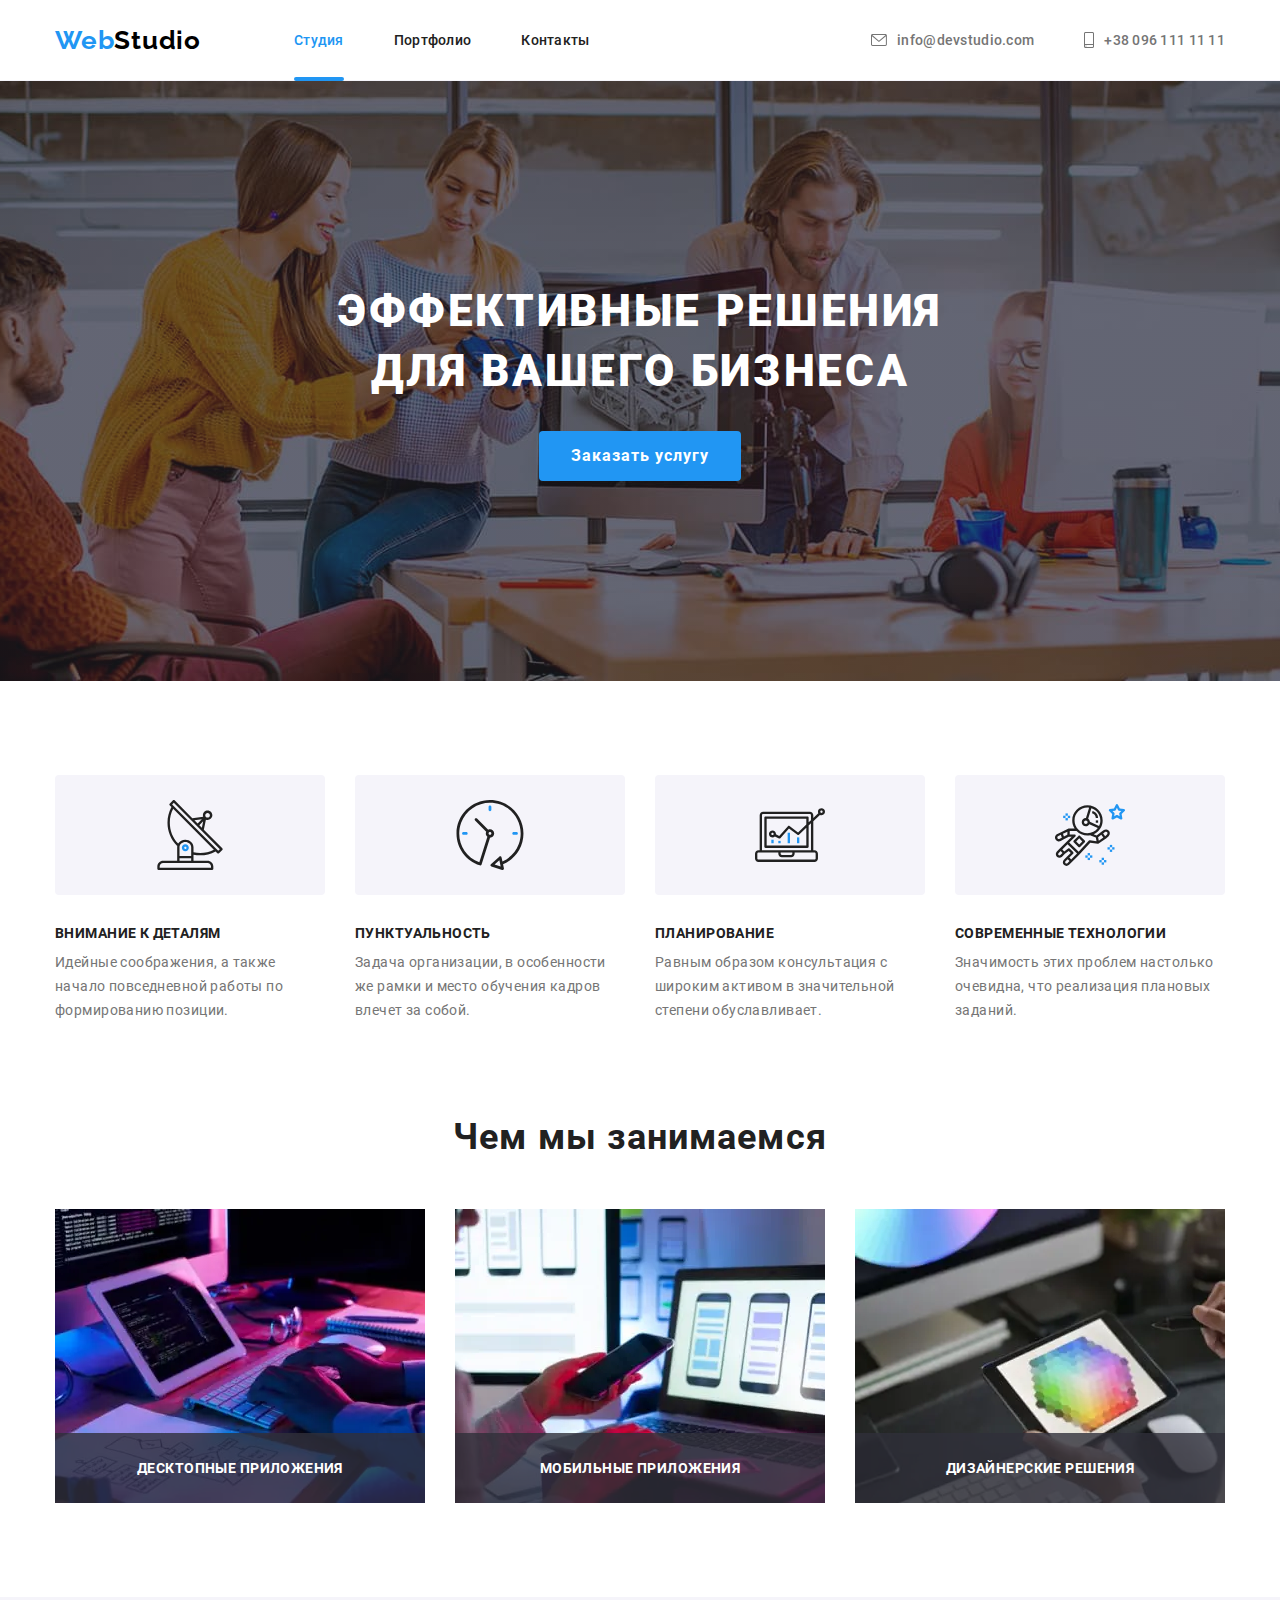
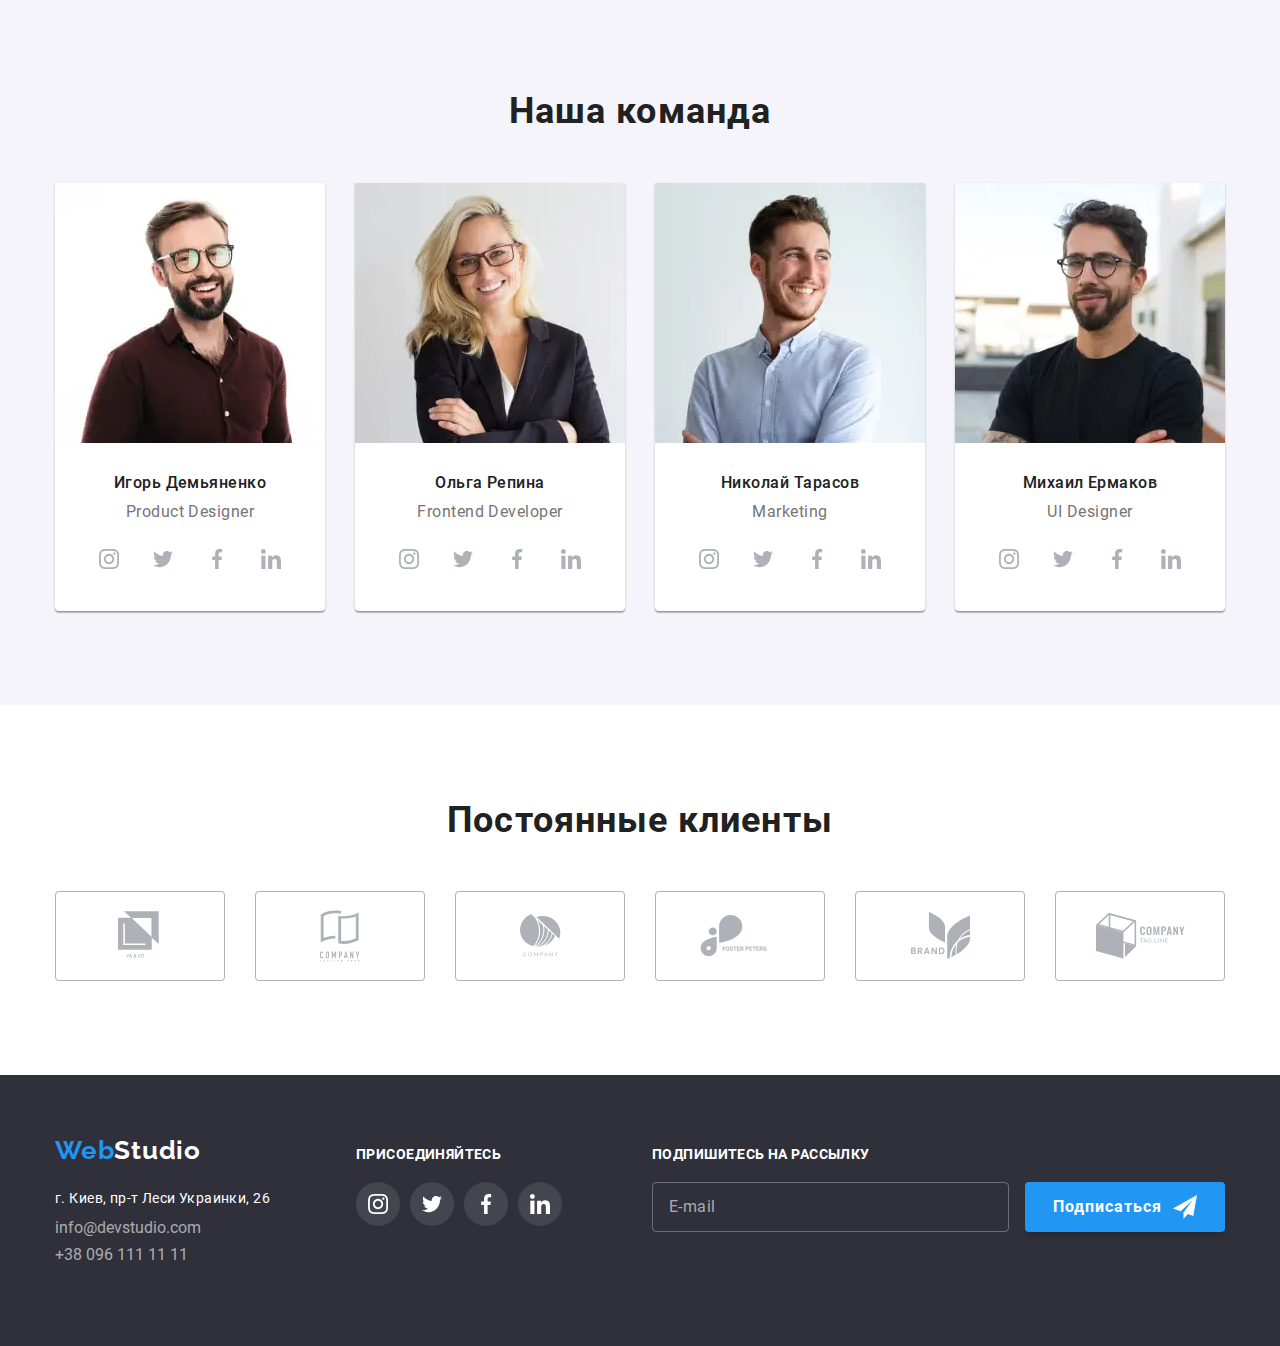
==== index.html @ 6a012e8c "Layout a responsive version of all pages and layout elements" ====
<!DOCTYPE html>
<html lang="ru">

<head>
  <meta charset="UTF-8">
  <meta name="viewport" content="width=device-width, initial-scale=1.0">
  <link rel="preconnect" href="https://fonts.gstatic.com">
  <link href="https://fonts.googleapis.com/css2?family=Raleway:wght@700&display=swap" rel="stylesheet">
  <link rel="stylesheet" href="https://cdnjs.cloudflare.com/ajax/libs/modern-normalize/1.0.0/modern-normalize.min.css">
  <link rel="stylesheet" href="./css/main.min.css">
  <title>Web Studio</title>
</head>

<body>

  <!-- Шапка -->
  <header class="header">
    <div class="container">
      <a href="./index.html" class="logo logo-top">
        <span class="logo-accent">Web</span>Studio</a>
      <button type="button" class="menu-btn" aria-expanded="false" aria-controls="menu-container" data-menu-button>
        <svg width="40" height="40" aria-label="Переключатель мобильного меню">
          <use class="icon-burger" href="./images/sprite.svg#burger"></use>
          <use class="icon-burger-close" href="./images/sprite.svg#burger-close"></use>
        </svg>
      </button>
      <div class="menu-nav" id="menu-container" data-menu>
        <nav class="navigation">
          <ul class="nav-list">
            <li class="nav-list-item">
              <a href="./index.html" class="nav-list-link current">Студия</a>
            </li>
            <li class="nav-list-item">
              <a href="./portfolio.html" class="nav-list-link">Портфолио</a>
            </li>
            <li class="nav-list-item">
              <a href="" class="nav-list-link">Контакты</a>
            </li>
          </ul>
        </nav>
        <div class="contacts">
          <ul class="contacts-list">
            <li class="contacts-list-item">
              <a href="mailto:info@devstudio.com" class="contacts-list-link">
                <svg class="contacts-list-icon" width="16" height="12">
                  <use href="./images/sprite.svg#icon-mail"></use>
                </svg>
                info@devstudio.com</a>
            </li>
            <li class="contacts-list-item">
              <a href="tel:+380961111111" class="contacts-list-link">
                <svg class="contacts-list-icon" width="10" height="16">
                  <use href="./images/sprite.svg#icon-phone"></use>
                </svg>
                +38 096 111 11 11</a>
            </li>
          </ul>
        </div>
      </div>
    </div>
  </header>

  <main>
    <!-- HERO -->
    <section class="hero container">
      <div class="hero-container">
      <h1 class="hero-title">Эффективные решения для вашего бизнеса</h1>
      <button type="button" class="hero-btn" data-modal-open>Заказать услугу</button>
    </div>
    </section>

    <!-- Особенности -->
    <section class="features ">
      <div class="container">
      <h2 class="visually-hidden">Особенности</h2>
      <ul class="features-list">
        <li class="features-list-item">
          <div class="features-icon-wrapper">
            <svg class="features-list-icon" width="70" height="70">
              <use href="./images/sprite.svg#icon-antenna"></use>
            </svg>
          </div>
          <h3 class="features-list-title">Внимание к деталям</h3>
          <p class="features-list-text">Идейные соображения, а также начало повседневной работы по
            формированию позиции.</p>
        </li>
        <li class="features-list-item">
          <div class="features-icon-wrapper">
            <svg class="features-list-icon" width="70" height="70">
              <use href="./images/sprite.svg#icon-clock"></use>
            </svg>
          </div>
          <h3 class="features-list-title">Пунктуальность</h3>
          <p class="features-list-text">Задача организации, в особенности же рамки и место обучения кадров
            влечет за собой.</p>
        </li>
        <li class="features-list-item">
          <div class="features-icon-wrapper">
            <svg class="features-list-icon" width="70" height="70">
              <use href="./images/sprite.svg#icon-diagram"></use>
            </svg>
          </div>
          <h3 class="features-list-title">Планирование</h3>
          <p class="features-list-text">Равным образом консультация с широким активом в значительной степени
            обуславливает.</p>
        </li>
        <li class="features-list-item">
          <div class="features-icon-wrapper">
            <svg class="features-list-icon" width="70" height="70">
              <use href="./images/sprite.svg#icon-astronaut"></use>
            </svg>
          </div>
          <h3 class="features-list-title">Современные технологии</h3>
          <p class="features-list-text">Значимость этих проблем настолько очевидна, что реализация плановых
            заданий.</p>
        </li>
      </ul>
    </div>
    </section>

    <!-- Чем занимаемся-->
    <section class="services ">
      <div class="container">
      <h2 class="services-title">Чем мы занимаемся</h2>
      <ul class="services-list">
        <li class="services-list-item">
          <picture class="services-list-picture">
            <source srcset="./images/services/worker-1.webp 1x, ./images/services/worker-1@2x.webp 2x"
              media="(min-width:1200px)" type="image/webp">
            <source srcset="./images/services/worker-1.jpg 1x, ./images/services/worker-1@2x.jpg 2x"
              media="(min-width:1200px)">
            <img class="services-img" src="./images/services/worker-1.jpg" alt="Человек печатает" width="370"
              height="294">
          </picture>
          <div class="services-item-title">Десктопные приложения</div>
        </li>
        <li class="services-list-item">
          <picture class="services-list-picture">
            <source srcset="./images/services/worker-2.webp 1x, ./images/services/worker-2@2x.webp 2x"
              media="(min-width:1200px)" type="image/webp">
            <source srcset="./images/services/worker-2.jpg 1x, ./images/services/worker-2@2x.jpg 2x"
              media="(min-width:1200px)">
            <img class="services-img" src="./images/services/worker-2.jpg" alt="Человек смотрит на телефон и ноутбук"
              width="370" height="294">
          </picture>
          <div class="services-item-title">Мобильные приложения</div>
        </li>
        <li class="services-list-item">
          <picture class="services-list-picture">
            <source srcset="./images/services/worker-3.webp 1x, ./images/services/worker-3@2x.webp 2x"
              media="(min-width:1200px)" type="image/webp">
            <source srcset="./images/services/worker-3.jpg 1x, ./images/services/worker-3@2x.jpg 2x"
              media="(min-width:1200px)">
            <img class="services-img" src="./images/services/worker-3.jpg" alt="Человек выбирает цвет" width="370"
              height="294">
          </picture>
          <div class="services-item-title">Дизайнерские решения</div>
        </li>
      </ul>
    </div>
    </section>

    <!-- Наша команда -->
    <section class="team ">
      <div class="container">
        <h2 class="team-title">Наша команда</h2>
        <ul class="team-list">
          <li class="team-list-item">
            <picture>
              <source srcset="./images/team/igor-desktop.webp 1x, ./images/team/igor-desktop@2x.webp 2x"
                media="(min-width:1200px)" type="image/webp">
              <source srcset="./images/team/igor-desktop.jpg 1x, ./images/team/igor-desktop@2x.jpg 2x"
                media="(min-width:1200px)">
              <source srcset="./images/team/igor-tablet.webp 1x, ./images/team/igor-tablet@2x.webp 2x"
                media="(min-width:768px)" type="image/webp">
              <source srcset="./images/team/igor-tablet.jpg 1x, ./images/team/igor-tablet@2x.jpg 2x"
                media="(min-width:768px)">
              <source srcset="./images/team/igor-mobile.webp 1x, ./images/team/igor-mobile@2x.webp 2x"
                media="(min-width:320px)" type="image/webp">
              <source srcset="./images/team/igor-mobile.jpg 1x, ./images/team/igor-mobile@2x.jpg 2x"
                media="(min-width:320px)">
              <img class="team-photo" src="./images/team/igor-desktop.jpg" alt="Игорь Демьяненко">
            </picture>
            <h3 class="team-name">Игорь Демьяненко</h3>
            <p class="team-profession">Product Designer</p>
            <ul class="team-social-list">
              <li class="social-list-item">
                <a class="social-list-link" href="https://www.instagram.com" target="_blank" rel="noreferrer noopener">
                  <svg class="social-link-icon" width="20" height="20">
                    <use href="./images/sprite.svg#icon-instagram"></use>
                  </svg>
                </a>
              </li>
              <li class="social-list-item">
                <a class="social-list-link" href="https://www.twitter.com" target="_blank" rel="noreferrer noopener">
                  <svg class="social-link-icon" width="20" height="20">
                    <use href="./images/sprite.svg#icon-twitter"></use>
                  </svg>
                </a>
              </li>
              <li class="social-list-item">
                <a class="social-list-link" href="https://www.facebook.com" target="_blank" rel="noreferrer noopener">
                  <svg class="social-link-icon" width="20" height="20">
                    <use href="./images/sprite.svg#icon-facebook"></use>
                  </svg>
                </a>
              </li>
              <li class="social-list-item">
                <a class="social-list-link" href="https://www.linkedin.com" target="_blank" rel="noreferrer noopener">
                  <svg class="social-link-icon" width="20" height="20">
                    <use href="./images/sprite.svg#icon-linkedin"></use>
                  </svg>
                </a>
              </li>
            </ul>
          </li>
          <li class="team-list-item">
            <picture>
              <source srcset="./images/team/olga-desktop.webp 1x, ./images/team/olga-desktop@2x.webp 2x"
                media="(min-width:1200px)" type="image/webp">
              <source srcset="./images/team/olga-desktop.jpg 1x, ./images/team/olga-desktop@2x.jpg 2x"
                media="(min-width:1200px)">
              <source srcset="./images/team/olga-tablet.webp 1x, ./images/team/olga-tablet@2x.webp 2x"
                media="(min-width:768px)" type="image/webp">
              <source srcset="./images/team/olga-tablet.jpg 1x, ./images/team/olga-tablet@2x.jpg 2x"
                media="(min-width:768px)">
              <source srcset="./images/team/olga-mobile.webp 1x, ./images/team/olga-mobile@2x.webp 2x"
                media="(min-width:320px)" type="image/webp">
              <source srcset="./images/team/olga-mobile.jpg 1x, ./images/team/olga-mobile@2x.jpg 2x"
                media="(min-width:320px)">
              <img class="team-photo" src="./images/team/olga-desktop.jpg" alt="Ольга Репина">
            </picture>
            <h3 class="team-name">Ольга Репина</h3>
            <p class="team-profession">Frontend Developer</p>
            <ul class="team-social-list">
              <li class="social-list-item">
                <a class="social-list-link" href="https://www.instagram.com" target="_blank" rel="noreferrer noopener">
                  <svg class="social-link-icon" width="20" height="20">
                    <use href="./images/sprite.svg#icon-instagram"></use>
                  </svg>
                </a>
              </li>
              <li class="social-list-item">
                <a class="social-list-link" href="https://www.twitter.com" target="_blank" rel="noreferrer noopener">
                  <svg class="social-link-icon" width="20" height="20">
                    <use href="./images/sprite.svg#icon-twitter"></use>
                  </svg>
                </a>
              </li>
              <li class="social-list-item">
                <a class="social-list-link" href="https://www.facebook.com" target="_blank" rel="noreferrer noopener">
                  <svg class="social-link-icon" width="20" height="20">
                    <use href="./images/sprite.svg#icon-facebook"></use>
                  </svg>
                </a>
              </li>
              <li class="social-list-item">
                <a class="social-list-link" href="https://www.linkedin.com" target="_blank" rel="noreferrer noopener">
                  <svg class="social-link-icon" width="20" height="20">
                    <use href="./images/sprite.svg#icon-linkedin"></use>
                  </svg>
                </a>
              </li>
            </ul>
          </li>
          <li class="team-list-item">
            <picture>
              <source srcset="./images/team/nikolay-desktop.webp 1x, ./images/team/nikolay-desktop@2x.webp 2x"
                media="(min-width:1200px)" type="image/webp">
              <source srcset="./images/team/nikolay-desktop.jpg 1x, ./images/team/nikolay-desktop@2x.jpg 2x"
                media="(min-width:1200px)">
              <source srcset="./images/team/nikolay-tablet.webp 1x, ./images/team/nikolay-tablet@2x.webp 2x"
                media="(min-width:768px)" type="image/webp">
              <source srcset="./images/team/nikolay-tablet.jpg 1x, ./images/team/nikolay-tablet@2x.jpg 2x"
                media="(min-width:768px)">
              <source srcset="./images/team/nikolay-mobile.webp 1x, ./images/team/nikolay-mobile@2x.webp 2x"
                media="(min-width:320px)" type="image/webp">
              <source srcset="./images/team/nikolay-mobile.jpg 1x, ./images/team/nikolay-mobile@2x.jpg 2x"
                media="(min-width:320px)">
              <img class="team-photo" src="./images/team/nikolay-desktop.jpg" alt="Николай Тарасов">
            </picture>
            <h3 class="team-name">Николай Тарасов</h3>
            <p class="team-profession">Marketing</p>
            <ul class="team-social-list">
              <li class="social-list-item">
                <a class="social-list-link" href="https://www.instagram.com" target="_blank" rel="noreferrer noopener">
                  <svg class="social-link-icon" width="20" height="20">
                    <use href="./images/sprite.svg#icon-instagram"></use>
                  </svg>
                </a>
              </li>
              <li class="social-list-item">
                <a class="social-list-link" href="https://www.twitter.com" target="_blank" rel="noreferrer noopener">
                  <svg class="social-link-icon" width="20" height="20">
                    <use href="./images/sprite.svg#icon-twitter"></use>
                  </svg>
                </a>
              </li>
              <li class="social-list-item">
                <a class="social-list-link" href="https://www.facebook.com" target="_blank" rel="noreferrer noopener">
                  <svg class="social-link-icon" width="20" height="20">
                    <use href="./images/sprite.svg#icon-facebook"></use>
                  </svg>
                </a>
              </li>
              <li class="social-list-item">
                <a class="social-list-link" href="https://www.linkedin.com" target="_blank" rel="noreferrer noopener">
                  <svg class="social-link-icon" width="20" height="20">
                    <use href="./images/sprite.svg#icon-linkedin"></use>
                  </svg>
                </a>
              </li>
            </ul>
          </li>
          <li class="team-list-item">
            <picture>
              <source srcset="./images/team/michael-desktop.webp 1x, ./images/team/michael-desktop@2x.webp 2x"
                media="(min-width:1200px)" type="image/webp">
              <source srcset="./images/team/michael-desktop.jpg 1x, ./images/team/michael-desktop@2x.jpg 2x"
                media="(min-width:1200px)">
              <source srcset="./images/team/michael-tablet.webp 1x, ./images/team/michael-tablet@2x.webp 2x"
                media="(min-width:768px)" type="image/webp">
              <source srcset="./images/team/michael-tablet.jpg 1x, ./images/team/michael-tablet@2x.jpg 2x"
                media="(min-width:768px)">
              <source srcset="./images/team/michael-mobile.webp 1x, ./images/team/michael-mobile@2x.webp 2x"
                media="(min-width:320px)" type="image/webp">
              <source srcset="./images/team/michael-mobile.jpg 1x, ./images/team/michael-mobile@2x.jpg 2x"
                media="(min-width:320px)">
              <img class="team-photo" src="./images/team/michael-desktop.jpg" alt="Михаил Ермаков">
            </picture>
            <h3 class="team-name">Михаил Ермаков</h3>
            <p class="team-profession">UI Designer</p>
            <ul class="team-social-list">
              <li class="social-list-item">
                <a class="social-list-link" href="https://www.instagram.com" target="_blank" rel="noreferrer noopener">
                  <svg class="social-link-icon" width="20" height="20">
                    <use href="./images/sprite.svg#icon-instagram"></use>
                  </svg>
                </a>
              </li>
              <li class="social-list-item">
                <a class="social-list-link" href="https://www.twitter.com" target="_blank" rel="noreferrer noopener">
                  <svg class="social-link-icon" width="20" height="20">
                    <use href="./images/sprite.svg#icon-twitter"></use>
                  </svg>
                </a>
              </li>
              <li class="social-list-item">
                <a class="social-list-link" href="https://www.facebook.com" target="_blank" rel="noreferrer noopener">
                  <svg class="social-link-icon" width="20" height="20">
                    <use href="./images/sprite.svg#icon-facebook"></use>
                  </svg>
                </a>
              </li>
              <li class="social-list-item">
                <a class="social-list-link" href="https://www.linkedin.com" target="_blank" rel="noreferrer noopener">
                  <svg class="social-link-icon" width="20" height="20">
                    <use href="./images/sprite.svg#icon-linkedin"></use>
                  </svg>
                </a>
              </li>
            </ul>
          </li>
        </ul>
      </div>
    </section>

    <!-- Клиенты -->
    <section class="clients ">
      <div class="container">
      <h2 class="clients-title">Постоянные клиенты</h2>
      <ul class="clients-list">
        <li class="clients-list-item">
          <a class="clients-list-link" href="">
            <svg class="clients-list-icon" width="45" height="50">
              <use href="./images/sprite.svg#icon-logo-1"></use>
            </svg>
          </a>
        </li>
        <li class="clients-list-item">
          <a class="clients-list-link" href="">
            <svg class="clients-list-icon" width="40" height="52">
              <use href="./images/sprite.svg#icon-logo-2"></use>
            </svg>
          </a>
        </li>
        <li class="clients-list-item">
          <a class="clients-list-link" href="">
            <svg class="clients-list-icon" width="41" height="43">
              <use href="./images/sprite.svg#icon-logo-3"></use>
            </svg>
          </a>
        </li>
        <li class="clients-list-item">
          <a class="clients-list-link" href="">
            <svg class="clients-list-icon" width="80" height="42">
              <use href="./images/sprite.svg#icon-logo-4"></use>
            </svg>
          </a>
        </li>
        <li class="clients-list-item">
          <a class="clients-list-link" href="">
            <svg class="clients-list-icon" width="59" height="47">
              <use href="./images/sprite.svg#icon-logo-5"></use>
            </svg>
          </a>
        </li>
        <li class="clients-list-item">
          <a class="clients-list-link" href="">
            <svg class="clients-list-icon" width="89" height="46">
              <use href="./images/sprite.svg#icon-logo-6"></use>
            </svg>
          </a>
        </li>
      </ul>
    </div>
    </section>
  </main>

  <!-- Подвал -->
  <footer class="footer">
    <div class="container">
      <div class="footer-left-wrapper">
        <a href="./index.html" class="logo logo-down"><span class="logo-accent">Web</span>Studio</a>
        <address class="address">
          <p class="address-street">г. Киев, пр-т Леси Украинки, 26</p>
          <ul class="footer-contacts-list">
            <li class="footer-contacts-list-item">
              <a class="footer-link" href="mailto:info@devstudio.com">info@devstudio.com</a>
            </li>
            <li class="footer-contacts-list-item">
              <a class="footer-link" href="tel:+380961111111">+38 096 111 11 11</a>
            </li>
          </ul>
        </address>
      </div>
      <div class="footer-center-wrapper">
        <p class="footer-title">присоединяйтесь</p>
        <ul class="footer-social-list">
          <li class="footer-social-list-item">
            <a class="footer-social-list-link" href="https://www.instagram.com" target="_blank"
              rel="noreferrer noopener">
              <svg class="footer-social-link-icon" width="20" height="20">
                <use href="./images/sprite.svg#icon-instagram"></use>
              </svg>
            </a>
          </li>
          <li class="footer-social-list-item">
            <a class="footer-social-list-link" href="https://www.twitter.com" target="_blank" rel="noreferrer noopener">
              <svg class="footer-social-link-icon" width="20" height="20">
                <use href="./images/sprite.svg#icon-twitter"></use>
              </svg>
            </a>
          </li>
          <li class="footer-social-list-item">
            <a class="footer-social-list-link" href="https://www.facebook.com" target="_blank"
              rel="noreferrer noopener">
              <svg class="footer-social-link-icon" width="20" height="20">
                <use href="./images/sprite.svg#icon-facebook"></use>
              </svg>
            </a>
          </li>
          <li class="footer-social-list-item">
            <a class="footer-social-list-link" href="https://www.linkedin.com" target="_blank"
              rel="noreferrer noopener">
              <svg class="footer-social-link-icon" width="20" height="20">
                <use href="./images/sprite.svg#icon-linkedin"></use>
              </svg>
            </a>
          </li>
        </ul>
      </div>
      <div class="footer-right-wrapper">
        <p class="footer-title">Подпишитесь на рассылку</p>
        <input class="footer-input" type="email" name="user-email" placeholder="E-mail">
        <button class="footer-btn" type="button">Подписаться
          <svg class="footer-icon" width="24" height="24">
            <use href="./images/sprite.svg#icon-send"></use>
          </svg>
        </button>
      </div>
    </div>
  </footer>

  <!-- Модальное окно -->

  <div class="backdrop is-hidden" data-modal>
    <div class="modal">
      <button class="modal-btn-close" type="button" data-modal-close>
        <svg width="11" height="11">
          <use href="./images/sprite.svg#close-btn"></use>
        </svg>
      </button>
      <b class="modal-title">Оставьте свои данные, мы вам перезвоним</b>
      <form class="modal-form" action="#">
        <label class="modal-form-item"> Имя
          <span class="modal-input-wrapper">
            <input class="modal-form-input" type="text" name="user-name">
            <svg class="modal-icon" width="18" height="18">
              <use href="./images/sprite.svg#modal-name"></use>
            </svg>
          </span>
        </label>
        <label class="modal-form-item"> Телефон
          <span class="modal-input-wrapper">
            <input class="modal-form-input" type="tel" name="user-tel">
            <svg class="modal-icon" width="18" height="18">
              <use href="./images/sprite.svg#modal-phone"></use>
            </svg>
          </span>
        </label>
        <label class="modal-form-item"> Почта
          <span class="modal-input-wrapper">
            <input class="modal-form-input" type="email" name="user-email">
            <svg class="modal-icon" width="18" height="18">
              <use href="./images/sprite.svg#modal-email"></use>
            </svg>
          </span>
        </label>
        <label class="modal-form-item"> Комментарий
          <textarea class="modal-form-comment" name="user-message" placeholder="Введите текст"></textarea>
        </label>
        <input class="checkbox-input visually-hidden" id="user-policy" type="checkbox" name="checkbox-input">
        <label class="modal-policy-text" for="user-policy">
          Соглашаюсь с рассылкой и принимаю
          <a class="modal-policy-link" href="#">Условия договора</a>
        </label>
        <button class="modal-btn-submit" type="submit">Отправить</button>
      </form>
    </div>
  </div>

  <script src="./js/modal.js"></script>
  <script src="./js/burger.js"></script>

</body>

</html>
---- css/main.min.css ----
.visually-hidden{position:absolute;width:1px;height:1px;margin:-1px;border:0;padding:0;white-space:nowrap;clip-path:inset(100%);clip:rect(0 0 0 0);overflow:hidden}:root{--main-font: Roboto, sans-serif;--logo-font: Raleway, sans-serif;--main-color: #212121;--secondary-color: #ffffff;--accent-color: #2196f3;--text-color: #757575;--icon-color: #afb1b8;--cubic: cubic-bezier(0.4, 0, 0.2, 1)}@font-face{font-family:'Roboto';src:url("../fonts/Roboto-Bold.woff2") format("woff2"),url("../fonts/Roboto-Bold.woff") format("woff");font-weight:700;font-style:normal}@font-face{font-family:'Roboto';src:url("../fonts/Roboto-Regular.woff2") format("woff2"),url("../fonts/Roboto-Regular.woff") format("woff");font-weight:400;font-style:normal}@font-face{font-family:'Roboto';src:url("../fonts/Roboto-Black.woff2") format("woff2"),url("../fonts/Roboto-Black.woff") format("woff");font-weight:900;font-style:normal}@font-face{font-family:'Roboto';src:url("../fonts/Roboto-Medium.woff2") format("woff2"),url("../fonts/Roboto-Medium.woff") format("woff");font-weight:500;font-style:normal}body{font-family:var(--main-font)}h1,h2,h3,h4,h5,h6{margin:0}ul,ol{margin:0;padding:0}p{margin:0}img{display:block;max-width:100%;height:auto}ul{list-style:none}a{text-decoration:none}.container{width:100%;padding:0 15px;margin:0 auto}@media screen and (min-width: 480px){.container{max-width:480px}}@media screen and (min-width: 768px){.container{max-width:768px}}@media screen and (min-width: 1200px){.container{max-width:1200px}}.nav-list-link,.contacts-list-link,.footer-link{font-style:normal;transition:color 250ms var(--cubic)}.nav-list-link:hover,.nav-list-link:focus,.contacts-list-link:hover,.contacts-list-link:focus,.footer-link:hover,.footer-link:focus{color:var(--accent-color)}.logo{font-family:var(--logo-font);font-weight:700;font-size:24px;line-height:1.167;letter-spacing:.03em}@media screen and (min-width: 1200px){.logo{font-weight:700;font-size:26px;line-height:1.192;letter-spacing:.03em}}.backdrop{position:fixed;top:0;left:0;width:100%;height:100%;background-color:rgba(0,0,0,0.2);padding:93px 15px;transition:all 250ms cubic-bezier(0.4, 0, 0.2, 1);overflow-y:scroll}.is-hidden{opacity:0;visibility:hidden;pointer-events:none}.modal{position:relative;padding:40px;min-height:581px;background-color:#ffffff;box-shadow:0px 1px 3px rgba(0,0,0,0.12),0px 1px 1px rgba(0,0,0,0.14),0px 2px 1px rgba(0,0,0,0.2);border-radius:4px;transition-property:opacity;transition-duration:250ms;transition-timing-function:cubic-bezier(0.4, 0, 0.2, 1)}.backdrop.is-hidden .modal{transform:translate(-50%, -50%) scale(0)}.modal-btn-close{position:absolute;top:8px;right:8px;width:30px;height:30px;background-color:#ffffff;border:1px solid rgba(0,0,0,0.1);border-radius:50%;cursor:pointer;transition:fill 250ms cubic-bezier(0.4, 0, 0.2, 1)}.modal-btn-close:hover,.modal-btn-close:focus{fill:var(--accent-color)}.modal-form{display:flex;flex-direction:column}.modal-title{display:block;margin-bottom:12px;font-weight:700;font-size:20px;line-height:1.15;letter-spacing:.03em;text-align:center;color:var(--main-color)}.modal-form-input{width:100%;height:40px;margin-top:4px;padding-left:42px;border:1px solid rgba(33,33,33,0.2);border-radius:4px;transition:border-color 250ms cubic-bezier(0.4, 0, 0.2, 1)}.modal-form-input:focus,.modal-form-comment:focus{outline:none;border:1px solid var(--accent-color)}.modal-form-input:focus+.modal-icon,.modal-icon:hover{fill:var(--accent-color)}.modal-form-item{margin-bottom:10px;font-weight:400;font-size:12px;line-height:1.167;letter-spacing:.01em;color:var(--text-color)}.modal-input-wrapper{position:relative}.modal-icon{position:absolute;top:50%;left:12px;transform:translateY(-50%);fill:#000000;transition:fill 250ms cubic-bezier(0.4, 0, 0.2, 1)}.modal-form-comment{margin-top:4px;padding:12px 16px;resize:none;width:100%;height:120px;border:1px solid rgba(33,33,33,0.2);border-radius:4px;transition:border-color 250ms cubic-bezier(0.4, 0, 0.2, 1)}.modal-form-comment::placeholder{font-weight:400;font-size:14px;line-height:1.143;letter-spacing:.01em;color:rgba(117,117,117,0.5)}.modal-policy-text{display:flex;align-items:center;justify-content:center;padding-top:10px;margin-bottom:30px;font-size:10px;font-weight:400;font-size:12px;line-height:1.167;letter-spacing:.03em;color:var(--text-color)}.modal-policy-text::before{content:'';margin-right:8px;width:16px;height:15px;border:2px solid var(--main-color);border-radius:2px;transition:all 250ms cubic-bezier(0.4, 0, 0.2, 1)}.checkbox-input:checked+.modal-policy-text::before{border-color:transparent;background-image:url(../images/icon-check.svg);background-repeat:no-repeat;background-size:contain;background-origin:border-box}.modal-policy-link{display:inline-block;margin-left:5px;text-decoration:underline;text-decoration-skip-ink:none;color:var(--accent-color)}.modal-btn-submit{display:block;margin:0 auto;padding:10px 55px;border:none;font-weight:700;font-size:16px;line-height:1.875;letter-spacing:.06em;text-align:center;color:var(--secondary-color);background-color:#188ce8;box-shadow:0px 4px 4px rgba(0,0,0,0.15);border-radius:4px;cursor:pointer}@media screen and (min-width: 480px){.modal{padding:40px;width:450px}}@media screen and (min-width: 768px){.backdrop{padding:208px 159px}}@media screen and (min-width: 1200px){.modal{position:absolute;top:50%;left:50%;transform:translate(-50%, -50%) scale(1);padding:40px;width:528px;min-height:581px}.modal-policy-text{font-weight:400;font-size:14px;line-height:1.714;letter-spacing:.03em}}.logo-top{color:#000000}.logo-accent{color:var(--accent-color)}@media screen and (max-width: 767px){.menu-btn{display:inline-flex;margin:0;padding:0;border:none;outline:none;background-color:transparent}.menu-btn .icon-burger-close{display:none}.menu-btn.is-open .icon-burger-close{display:block}.menu-btn.is-open .icon-burger{display:none}.icon-burger:focus,.icon-burger:hover,.icon-burger-close:focus,.icon-burger-close:hover{fill:var(--accent-color)}.menu-nav{display:none;position:absolute;top:60px;left:0;width:100%;z-index:99;padding-top:60px;padding-bottom:60px;background-color:var(--secondary-color);text-align:center}.menu-nav.is-open{display:block}.header .container{position:relative;display:flex;justify-content:space-between;align-items:center;padding-top:10px;padding-bottom:10px}.nav-list-link{position:relative;display:inline-block;color:var(--main-color);font-weight:500;font-size:18px;line-height:1.167;letter-spacing:.02em}.nav-list-item:not(:last-child){margin-bottom:40px}.nav-list-item:last-child{margin-bottom:60px}.contacts-list-link{color:var(--text-color);font-weight:500;font-size:18px;line-height:1.167;letter-spacing:.02em}.contacts-list-item:not(:last-child){margin-bottom:16px}.current{color:var(--accent-color)}.current::before{content:'';position:absolute;width:100%;height:4px;left:0;bottom:-8px;background:#2196f3;border-radius:2px}.contacts-list-icon{margin-right:10px;fill:var(--text-color);transition:fill 250ms var(--cubic)}.contacts-list-link:hover .contacts-list-icon,.contacts-list-link:focus .contacts-list-icon{fill:var(--accent-color)}}@media screen and (min-width: 768px){.menu-btn{display:none}.menu-nav{display:flex;width:100%}.header .container{display:flex;align-items:center}.nav-list{display:flex}.nav-list-item{position:relative;font-weight:500;font-size:14px;line-height:1.143;letter-spacing:.02em}.nav-list-link{display:block;padding-top:32px;padding-bottom:32px;color:var(--main-color)}.contacts{margin-left:auto}.contacts-list{padding-top:21px;padding-bottom:21px}.contacts-list-item{font-weight:500;font-size:12px;line-height:1.167;letter-spacing:.02em}.contacts-list-item:not(:last-child){margin-bottom:10px}.contacts-list-link{display:flex;align-items:center;color:var(--text-color)}.nav-list-item:not(:last-child){margin-right:50px}.logo-top{margin-right:88px}.current{color:var(--accent-color)}.current::before{content:'';position:absolute;width:100%;height:4px;left:0;bottom:-1px;background:#2196f3;border-radius:2px}.contacts-list-icon{margin-right:8px;fill:var(--text-color);transition:fill 250ms var(--cubic)}.contacts-list-link:hover .contacts-list-icon,.contacts-list-link:focus .contacts-list-icon{fill:var(--accent-color)}}@media screen and (min-width: 1200px){.contacts-list{display:flex;padding-top:32px;padding-bottom:32px}.contacts-list-link{font-weight:500;font-size:14px;line-height:1.143;letter-spacing:.02em}.contacts-list-item:not(:last-child){margin-bottom:0}.contacts-list-item:not(:last-child){margin-right:50px}.logo-top{margin-right:93px}.contacts-list-icon{margin-right:10px}}.footer{padding-top:60px;padding-bottom:60px;background-color:#2f303a;text-align:center}.logo-down{display:block;margin-bottom:20px;color:var(--secondary-color)}.address-street{margin-bottom:9px;font-style:normal;font-weight:400;font-size:14px;line-height:1.715;letter-spacing:.03em;color:var(--secondary-color)}.footer-left-wrapper{margin-bottom:60px}.footer-contacts-list-item:not(:last-child){margin-bottom:9px}.footer-link{color:rgba(255,255,255,0.6)}.footer-title{margin-bottom:20px;font-weight:700;font-size:14px;line-height:1.143;letter-spacing:.03em;text-transform:uppercase;color:var(--secondary-color)}.footer-social-list{display:flex;justify-content:center}.footer-social-list-link{display:block;padding:12px;width:44px;height:44px;border-radius:50%;background-color:rgba(255,255,255,0.1);transition:background-color 250ms var(--cubic)}.footer-social-list-link:hover,.footer-social-list-link:focus{background-color:var(--accent-color)}.footer-social-list-item:not(:last-child){margin-right:10px}.footer-social-link-icon{fill:var(--secondary-color)}.footer-center-wrapper{margin-bottom:60px}.footer-input{width:100%;height:50px;padding-left:16px;padding-right:0px;background-color:transparent;border:1px solid rgba(255,255,255,0.3);border-radius:4px;margin-bottom:20px}.footer-input::placeholder{font-size:16px;line-height:1.25;letter-spacing:0.03em;color:rgba(255,255,255,0.6)}.footer-input:focus{outline:1px solid var(--accent-color)}.footer-btn{position:relative;width:200px;height:50px;padding:10px 28px;border:none;font-weight:700;font-size:16px;line-height:1.875;letter-spacing:0.06em;text-align:left;color:var(--secondary-color);background-color:var(--accent-color);box-shadow:0px 4px 4px rgba(0,0,0,0.15);border-radius:4px;cursor:pointer}.footer-icon{position:absolute;top:13px;right:28px}@media screen and (min-width: 768px){.footer>.container{display:flex;flex-wrap:wrap;align-items:baseline;padding-left:76px;padding-right:89px}.footer-left-wrapper{margin-right:165px}.footer-input{width:450px}}@media screen and (min-width: 1200px){.footer{text-align:left}.footer>.container{padding-left:15px;padding-right:15px}.footer-contacts-list-item:not(:last-child){margin-bottom:9px}.footer-left-wrapper{min-width:231px;margin-right:70px;margin-bottom:0}.footer-center-wrapper{margin-right:90px}.footer-input{width:357px;margin-right:12px;margin-bottom:0}}.hero{background-color:#c4c4c4;border-top:1px solid #f5f4fa;margin:0 auto;text-align:center}.hero-container{max-width:696px;margin-left:auto;margin-right:auto}.hero-title{margin-bottom:30px;font-weight:900;font-size:26px;line-height:1.615;letter-spacing:.06em;text-align:center;text-transform:uppercase;color:var(--secondary-color)}.hero-btn{position:relative;display:inline-block;padding:10px 32px;text-align:center;background-color:var(--accent-color);min-width:200px;border-radius:4px;border:none;font-weight:700;font-size:16px;line-height:1.875;letter-spacing:.06em;color:var(--secondary-color);cursor:pointer}@media screen and (max-width: 767px){.hero{background-image:linear-gradient(rgba(47,48,58,0.4), rgba(47,48,58,0.4)),url(../images/hero/hero-mobile.jpg);background-repeat:no-repeat;background-position:center top;background-size:cover;padding-top:118px;padding-bottom:118px}.hero-container{max-width:360px;margin-left:auto;margin-right:auto}}@media screen and (min-device-pixel-ratio: 2) and (max-width: 767px), screen and (min-resolution: 192dpi) and (max-width: 767px), screen and (min-resolution: 2dppx) and (max-width: 767px){.hero{background-image:linear-gradient(rgba(47,48,58,0.4), rgba(47,48,58,0.4)),url(../images/hero/hero-mobile@2x.jpg)}}@media screen and (min-width: 768px){.hero{background-image:linear-gradient(rgba(47,48,58,0.4), rgba(47,48,58,0.4)),url(../images/hero/hero-tablet.jpg);background-repeat:no-repeat;background-position:center top;background-size:768px 400px;padding-top:118px;padding-bottom:118px}.hero-container{max-width:360px;margin-left:auto;margin-right:auto}}@media screen and (min-device-pixel-ratio: 2) and (min-width: 768px), screen and (min-resolution: 192dpi) and (min-width: 768px), screen and (min-resolution: 2dppx) and (min-width: 768px){.hero{background-image:linear-gradient(rgba(47,48,58,0.4), rgba(47,48,58,0.4)),url(../images/hero/hero-tablet@2x.jpg)}}@media screen and (min-width: 1200px){.hero{background-image:linear-gradient(rgba(47,48,58,0.4), rgba(47,48,58,0.4)),url(../images/hero/hero-desktop.jpg);background-repeat:no-repeat;background-position:center top;background-size:cover;max-width:1600px;padding-top:200px;padding-bottom:200px}.hero-title{font-weight:900;font-size:44px;line-height:1.364;letter-spacing:.06em}.hero-container{max-width:696px;margin-left:auto;margin-right:auto}}@media screen and (min-device-pixel-ratio: 2) and (min-width: 1200px), screen and (min-resolution: 192dpi) and (min-width: 1200px), screen and (min-resolution: 2dppx) and (min-width: 1200px){.hero{background-image:linear-gradient(rgba(47,48,58,0.4), rgba(47,48,58,0.4)),url(../images/hero/hero-desktop@2x.jpg)}}.features{padding-top:60px;padding-bottom:60px}.features-list-item{max-width:450px}.features-list-item:not(:last-child){margin-bottom:30px}.features-icon-wrapper{display:flex;justify-content:center;align-items:center;margin-bottom:30px;height:120px;background-color:#f5f4fa;border-radius:4px}.features-list-title{margin-bottom:10px;font-weight:700;font-size:14px;line-height:1.143;letter-spacing:.03em;text-transform:uppercase;text-align:center;color:var(--main-color)}.features-list-text{font-weight:400;font-size:14px;line-height:1.714;letter-spacing:.03em;color:var(--text-color)}@media screen and (min-width: 768px){.features-list{display:flex;flex-wrap:wrap;margin:-15px}.features-list-item{width:354px;margin:15px}.features-list-item:not(:last-child){margin-bottom:15px}.features-list-title{text-align:left}}@media screen and (min-width: 1200px){.features{padding-top:94px;padding-bottom:94px}.features-list-item{width:270px}.features-list-item:not(:last-child){margin-bottom:0}}@media screen and (max-width: 1199px){.services{display:none}}@media screen and (min-width: 1200px){.services{display:block;padding-bottom:94px}.services-list{display:flex}.services-title{margin-bottom:50px;font-weight:700;font-size:36px;line-height:1.166;text-align:center;letter-spacing:0.03em;color:var(--main-color)}.services-list-item{position:relative}.services-list-item:not(:last-child){margin-right:30px}.services-item-title{position:absolute;bottom:0;left:0;width:100%;min-height:70px;padding-top:27px;padding-bottom:27px;text-transform:uppercase;font-weight:700;font-size:14px;line-height:1.172;text-align:center;letter-spacing:0.03em;color:var(--secondary-color);background:rgba(47,48,58,0.8)}}.team{padding-top:60px;padding-bottom:60px;background-color:#f5f4fa}.team-title{margin-bottom:30px;font-weight:700;font-size:28px;line-height:1.179;letter-spacing:.03em;text-align:center;color:var(--main-color)}.team-photo{margin-bottom:30px}.team-list-item{padding-bottom:24px;background-color:var(--secondary-color);border-radius:0 0 4px 4px;box-shadow:0px 1px 3px rgba(0,0,0,0.12),0px 1px 1px rgba(0,0,0,0.14),0px 2px 1px rgba(0,0,0,0.2)}.team-list-item:not(:last-child){margin-bottom:30px}.team-name{margin-bottom:10px;font-weight:500;font-size:16px;line-height:1.188;letter-spacing:.03em;text-align:center;color:var(--main-color)}.team-profession{font-weight:400;font-size:16px;line-height:1.188;letter-spacing:.03em;text-align:center;color:var(--text-color)}.team-social-list{display:flex;justify-content:center;padding-top:16px;padding-right:32px;padding-left:32px}.social-list-item:not(:last-child){margin-right:10px}.social-list-link{display:block;padding:12px;width:44px;height:44px;border-radius:50%;transition:background-color 250ms var(--cubic)}.social-list-link:hover,.social-list-link:focus{background-color:var(--accent-color)}.social-link-icon{fill:var(--icon-color);transition:fill 250ms var(--cubic)}.social-list-link:hover .social-link-icon,.social-list-link:focus .social-link-icon{fill:var(--secondary-color)}@media screen and (min-width: 768px){.team-list{display:flex;flex-wrap:wrap;justify-content:center;margin:-15px}.team-list-item{margin:15px}.team-list-item:not(:last-child){margin-bottom:15px}}@media screen and (min-width: 1200px){.team{padding-top:94px;padding-bottom:94px}.team-title{margin-bottom:50px;font-weight:700;font-size:36px;line-height:1.166;letter-spacing:.03em}.team-photo{margin-bottom:30px}.team-list-item{padding-bottom:30px}}.clients{padding-top:60px;padding-bottom:60px}.clients-title{margin-bottom:30px;font-weight:700;font-size:28px;line-height:1.179;letter-spacing:.03em;text-align:center;color:var(--main-color)}.clients-list{display:flex;flex-wrap:wrap;margin:-15px}.clients-list-item{margin:15px}.clients-list-link{display:flex;justify-content:center;align-items:center;border:1px solid var(--icon-color);border-radius:4px;width:210px;height:90px;transition:border 250ms var(--cubic)}.clients-list-link:hover,.clients-list-link:focus{border:1px solid var(--accent-color)}.clients-list-icon{fill:var(--icon-color);transition:fill 250ms var(--cubic)}.clients-list-link:hover .clients-list-icon,.clients-list-link:focus .clients-list-icon{fill:var(--accent-color)}@media screen and (min-width: 768px){.clients-list-link{width:226px}}@media screen and (min-width: 1200px){.clients{padding-top:94px;padding-bottom:94px}.clients-title{margin-bottom:50px;font-weight:700;font-size:36px;line-height:1.167;letter-spacing:.03em}.clients-list-link{width:170px}}
/*# sourceMappingURL=main.min.css.map */
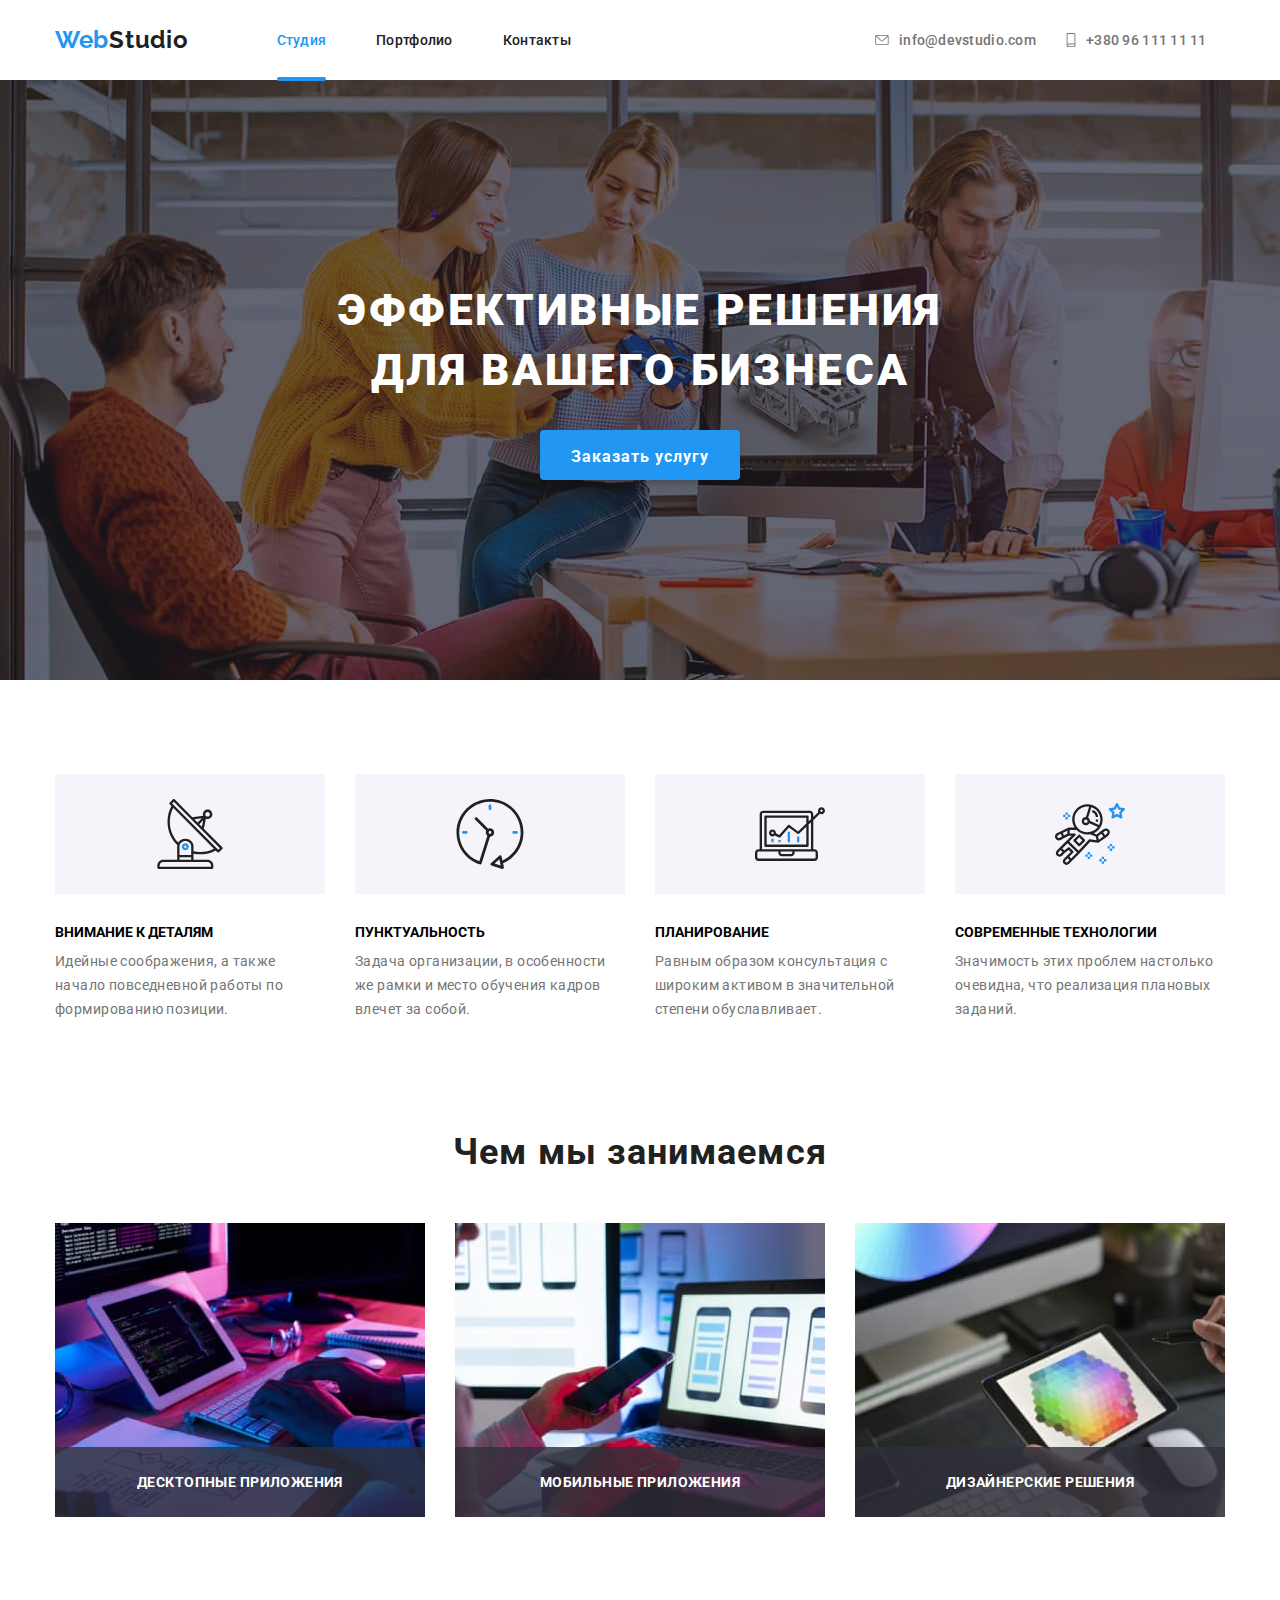
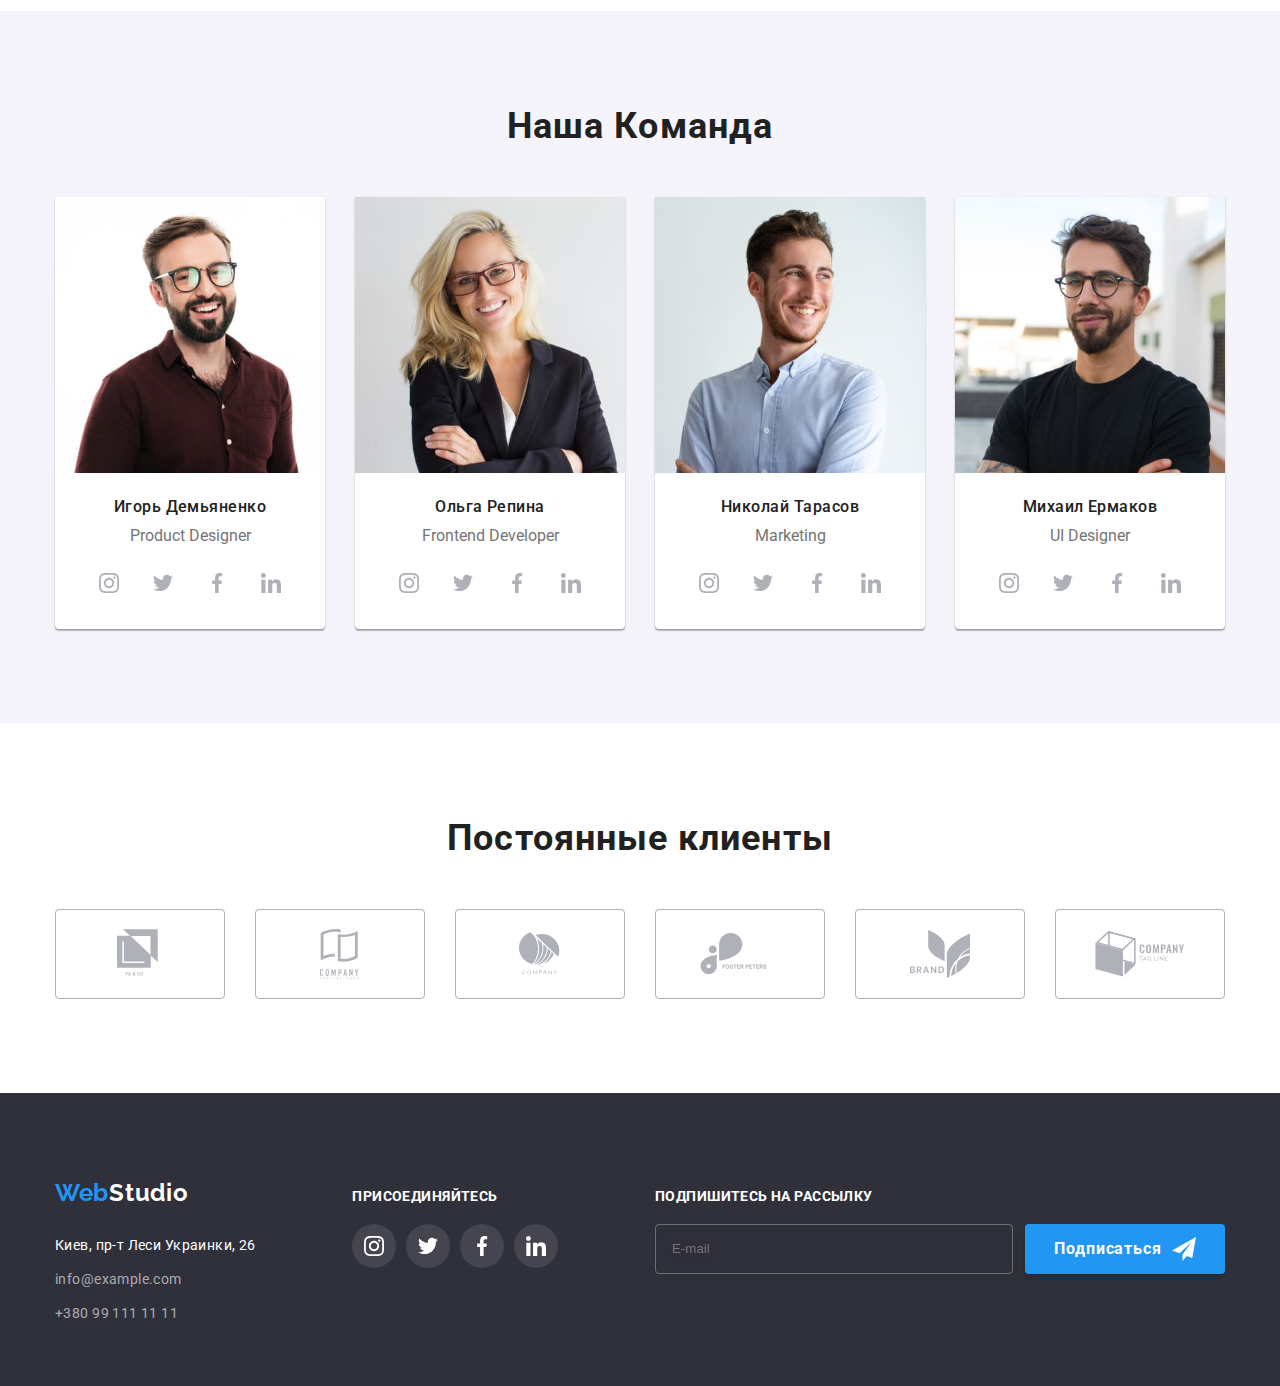
==== commit e4de2371: "correct" ====
--- a/index.html
+++ b/index.html
@@ -2,537 +2,525 @@
 <html lang="ru">
 
 <head>
-  <meta charset="UTF-8">
-  <meta name="viewport" content="width=device-width, initial-scale=1.0">
-  <link rel="preconnect" href="https://fonts.gstatic.com">
-  <link href="https://fonts.googleapis.com/css2?family=Raleway:wght@700&display=swap" rel="stylesheet">
-  <link rel="stylesheet" href="https://cdnjs.cloudflare.com/ajax/libs/modern-normalize/1.0.0/modern-normalize.min.css">
-  <link rel="stylesheet" href="./css/main.min.css">
-  <title>Web Studio</title>
+    <meta charset="UTF-8" />
+    <meta name="viewport" content="width=device-width, initial-scale=1.0" />
+    <title>Эффективные решения для вашего бизнеса</title>
+    <link
+        href="https://fonts.googleapis.com/css2?family=Raleway:wght@700&family=Roboto:wght@400;500;700;900&display=swap"
+        rel="stylesheet" />
+    <link href="https://cdnjs.cloudflare.com/ajax/libs/modern-normalize/1.0.0/modern-normalize.css" />
+    <link rel="stylesheet" href="css/main.css" />
 </head>
 
 <body>
-
-  <!-- Шапка -->
-  <header class="header">
-    <div class="container">
-      <a href="./index.html" class="logo logo-top">
-        <span class="logo-accent">Web</span>Studio</a>
-      <button type="button" class="menu-btn" aria-expanded="false" aria-controls="menu-container" data-menu-button>
-        <svg width="40" height="40" aria-label="Переключатель мобильного меню">
-          <use class="icon-burger" href="./images/sprite.svg#burger"></use>
-          <use class="icon-burger-close" href="./images/sprite.svg#burger-close"></use>
-        </svg>
-      </button>
-      <div class="menu-nav" id="menu-container" data-menu>
-        <nav class="navigation">
-          <ul class="nav-list">
-            <li class="nav-list-item">
-              <a href="./index.html" class="nav-list-link current">Студия</a>
-            </li>
-            <li class="nav-list-item">
-              <a href="./portfolio.html" class="nav-list-link">Портфолио</a>
-            </li>
-            <li class="nav-list-item">
-              <a href="" class="nav-list-link">Контакты</a>
-            </li>
-          </ul>
-        </nav>
-        <div class="contacts">
-          <ul class="contacts-list">
-            <li class="contacts-list-item">
-              <a href="mailto:info@devstudio.com" class="contacts-list-link">
-                <svg class="contacts-list-icon" width="16" height="12">
-                  <use href="./images/sprite.svg#icon-mail"></use>
-                </svg>
-                info@devstudio.com</a>
-            </li>
-            <li class="contacts-list-item">
-              <a href="tel:+380961111111" class="contacts-list-link">
-                <svg class="contacts-list-icon" width="10" height="16">
-                  <use href="./images/sprite.svg#icon-phone"></use>
-                </svg>
-                +38 096 111 11 11</a>
-            </li>
-          </ul>
+    <!---- Шапка страницы ----->
+    <header class="page-header">
+        <div class="container">
+            <nav class="navigation">
+                <a href="./index.html" class="logo">Web<span class="logo__themelabel">Studio</span></a>
+                <button class="menu-mobile" type="button" artia-controls="header-menu-container" aria-expanded="false"
+                    data-menu-button>
+                    <svg class="menu-mobile__icon" width="40" height="40" aria-label="Переключатель мобильного меню">
+                        <use class="menu-mobile__menu" href="./img/symbol-defs.svg#menu"></use>
+                        <use class="menu-mobile__close" href="./img/symbol-defs.svg#close"></use>
+                    </svg>
+                </button>
+                <div class="header-menu-container" id="header-menu-container" data-menu>
+                    <ul class="navigation__list">
+                        <li class="navigation__item">
+                            <a href="./index.html" class="navigation__link navigation__link--accent">Студия</a>
+                        </li>
+                        <li class="navigation__item">
+                            <a href="./portfolio.html" class="navigation__link">Портфолио</a>
+                        </li>
+                        <li class="navigation__item">
+                            <a href="/" class="navigation__link">Контакты</a>
+                        </li>
+                    </ul>
+                    <ul class="contact">
+                        <li class="contact__item">
+                            <a href="maito:info@devstudio.com" class="contact__link">
+                                <svg class="contact__icon" width="14" height="10">
+                                    <use href="./img/symbol-defs.svg#ienvelope"></use>
+                                </svg>info@devstudio.com</a>
+                        </li>
+                        <li class="contact__item">
+                            <a href="tell:+380961111111" class="contact__link contact__link--accent">
+                                <svg class="contact__icon" width="10" height="14">
+                                    <use href="./img/symbol-defs.svg#smartphone"></use>
+                                </svg>+380 96 111 11 11</a>
+                        </li>
+                    </ul>
+                    <ul class="social-list__menu">
+                        <li class="social-list__item">
+                            <a href="" class="social-list__links">Instagram</a>
+                            <span class="social-list__line"></span>
+                        </li>
+                        <li class="social-list__item">
+                            <a href="" class="social-list__links">Twitter</a>
+                            <span class="social-list__line"></span>
+                        </li>
+                        <li class="social-list__item">
+                            <a href="" class="social-list__links">Facebook</a>
+                            <span class="social-list__line"></span>
+                        </li>
+                        <li class="social-list__item">
+                            <a href="" class="social-list__links">LinkedIn</a>
+                        </li>
+                    </ul>
+                </div>
+            </nav>
         </div>
-      </div>
-    </div>
-  </header>
-
-  <main>
+    </header>
+
     <!-- HERO -->
-    <section class="hero container">
-      <div class="hero-container">
-      <h1 class="hero-title">Эффективные решения для вашего бизнеса</h1>
-      <button type="button" class="hero-btn" data-modal-open>Заказать услугу</button>
-    </div>
-    </section>
-
-    <!-- Особенности -->
-    <section class="features ">
-      <div class="container">
-      <h2 class="visually-hidden">Особенности</h2>
-      <ul class="features-list">
-        <li class="features-list-item">
-          <div class="features-icon-wrapper">
-            <svg class="features-list-icon" width="70" height="70">
-              <use href="./images/sprite.svg#icon-antenna"></use>
-            </svg>
-          </div>
-          <h3 class="features-list-title">Внимание к деталям</h3>
-          <p class="features-list-text">Идейные соображения, а также начало повседневной работы по
-            формированию позиции.</p>
-        </li>
-        <li class="features-list-item">
-          <div class="features-icon-wrapper">
-            <svg class="features-list-icon" width="70" height="70">
-              <use href="./images/sprite.svg#icon-clock"></use>
-            </svg>
-          </div>
-          <h3 class="features-list-title">Пунктуальность</h3>
-          <p class="features-list-text">Задача организации, в особенности же рамки и место обучения кадров
-            влечет за собой.</p>
-        </li>
-        <li class="features-list-item">
-          <div class="features-icon-wrapper">
-            <svg class="features-list-icon" width="70" height="70">
-              <use href="./images/sprite.svg#icon-diagram"></use>
-            </svg>
-          </div>
-          <h3 class="features-list-title">Планирование</h3>
-          <p class="features-list-text">Равным образом консультация с широким активом в значительной степени
-            обуславливает.</p>
-        </li>
-        <li class="features-list-item">
-          <div class="features-icon-wrapper">
-            <svg class="features-list-icon" width="70" height="70">
-              <use href="./images/sprite.svg#icon-astronaut"></use>
-            </svg>
-          </div>
-          <h3 class="features-list-title">Современные технологии</h3>
-          <p class="features-list-text">Значимость этих проблем настолько очевидна, что реализация плановых
-            заданий.</p>
-        </li>
-      </ul>
-    </div>
-    </section>
-
-    <!-- Чем занимаемся-->
-    <section class="services ">
-      <div class="container">
-      <h2 class="services-title">Чем мы занимаемся</h2>
-      <ul class="services-list">
-        <li class="services-list-item">
-          <picture class="services-list-picture">
-            <source srcset="./images/services/worker-1.webp 1x, ./images/services/worker-1@2x.webp 2x"
-              media="(min-width:1200px)" type="image/webp">
-            <source srcset="./images/services/worker-1.jpg 1x, ./images/services/worker-1@2x.jpg 2x"
-              media="(min-width:1200px)">
-            <img class="services-img" src="./images/services/worker-1.jpg" alt="Человек печатает" width="370"
-              height="294">
-          </picture>
-          <div class="services-item-title">Десктопные приложения</div>
-        </li>
-        <li class="services-list-item">
-          <picture class="services-list-picture">
-            <source srcset="./images/services/worker-2.webp 1x, ./images/services/worker-2@2x.webp 2x"
-              media="(min-width:1200px)" type="image/webp">
-            <source srcset="./images/services/worker-2.jpg 1x, ./images/services/worker-2@2x.jpg 2x"
-              media="(min-width:1200px)">
-            <img class="services-img" src="./images/services/worker-2.jpg" alt="Человек смотрит на телефон и ноутбук"
-              width="370" height="294">
-          </picture>
-          <div class="services-item-title">Мобильные приложения</div>
-        </li>
-        <li class="services-list-item">
-          <picture class="services-list-picture">
-            <source srcset="./images/services/worker-3.webp 1x, ./images/services/worker-3@2x.webp 2x"
-              media="(min-width:1200px)" type="image/webp">
-            <source srcset="./images/services/worker-3.jpg 1x, ./images/services/worker-3@2x.jpg 2x"
-              media="(min-width:1200px)">
-            <img class="services-img" src="./images/services/worker-3.jpg" alt="Человек выбирает цвет" width="370"
-              height="294">
-          </picture>
-          <div class="services-item-title">Дизайнерские решения</div>
-        </li>
-      </ul>
-    </div>
-    </section>
-
-    <!-- Наша команда -->
-    <section class="team ">
-      <div class="container">
-        <h2 class="team-title">Наша команда</h2>
-        <ul class="team-list">
-          <li class="team-list-item">
-            <picture>
-              <source srcset="./images/team/igor-desktop.webp 1x, ./images/team/igor-desktop@2x.webp 2x"
-                media="(min-width:1200px)" type="image/webp">
-              <source srcset="./images/team/igor-desktop.jpg 1x, ./images/team/igor-desktop@2x.jpg 2x"
-                media="(min-width:1200px)">
-              <source srcset="./images/team/igor-tablet.webp 1x, ./images/team/igor-tablet@2x.webp 2x"
-                media="(min-width:768px)" type="image/webp">
-              <source srcset="./images/team/igor-tablet.jpg 1x, ./images/team/igor-tablet@2x.jpg 2x"
-                media="(min-width:768px)">
-              <source srcset="./images/team/igor-mobile.webp 1x, ./images/team/igor-mobile@2x.webp 2x"
-                media="(min-width:320px)" type="image/webp">
-              <source srcset="./images/team/igor-mobile.jpg 1x, ./images/team/igor-mobile@2x.jpg 2x"
-                media="(min-width:320px)">
-              <img class="team-photo" src="./images/team/igor-desktop.jpg" alt="Игорь Демьяненко">
-            </picture>
-            <h3 class="team-name">Игорь Демьяненко</h3>
-            <p class="team-profession">Product Designer</p>
-            <ul class="team-social-list">
-              <li class="social-list-item">
-                <a class="social-list-link" href="https://www.instagram.com" target="_blank" rel="noreferrer noopener">
-                  <svg class="social-link-icon" width="20" height="20">
-                    <use href="./images/sprite.svg#icon-instagram"></use>
-                  </svg>
-                </a>
-              </li>
-              <li class="social-list-item">
-                <a class="social-list-link" href="https://www.twitter.com" target="_blank" rel="noreferrer noopener">
-                  <svg class="social-link-icon" width="20" height="20">
-                    <use href="./images/sprite.svg#icon-twitter"></use>
-                  </svg>
-                </a>
-              </li>
-              <li class="social-list-item">
-                <a class="social-list-link" href="https://www.facebook.com" target="_blank" rel="noreferrer noopener">
-                  <svg class="social-link-icon" width="20" height="20">
-                    <use href="./images/sprite.svg#icon-facebook"></use>
-                  </svg>
-                </a>
-              </li>
-              <li class="social-list-item">
-                <a class="social-list-link" href="https://www.linkedin.com" target="_blank" rel="noreferrer noopener">
-                  <svg class="social-link-icon" width="20" height="20">
-                    <use href="./images/sprite.svg#icon-linkedin"></use>
-                  </svg>
-                </a>
-              </li>
-            </ul>
-          </li>
-          <li class="team-list-item">
-            <picture>
-              <source srcset="./images/team/olga-desktop.webp 1x, ./images/team/olga-desktop@2x.webp 2x"
-                media="(min-width:1200px)" type="image/webp">
-              <source srcset="./images/team/olga-desktop.jpg 1x, ./images/team/olga-desktop@2x.jpg 2x"
-                media="(min-width:1200px)">
-              <source srcset="./images/team/olga-tablet.webp 1x, ./images/team/olga-tablet@2x.webp 2x"
-                media="(min-width:768px)" type="image/webp">
-              <source srcset="./images/team/olga-tablet.jpg 1x, ./images/team/olga-tablet@2x.jpg 2x"
-                media="(min-width:768px)">
-              <source srcset="./images/team/olga-mobile.webp 1x, ./images/team/olga-mobile@2x.webp 2x"
-                media="(min-width:320px)" type="image/webp">
-              <source srcset="./images/team/olga-mobile.jpg 1x, ./images/team/olga-mobile@2x.jpg 2x"
-                media="(min-width:320px)">
-              <img class="team-photo" src="./images/team/olga-desktop.jpg" alt="Ольга Репина">
-            </picture>
-            <h3 class="team-name">Ольга Репина</h3>
-            <p class="team-profession">Frontend Developer</p>
-            <ul class="team-social-list">
-              <li class="social-list-item">
-                <a class="social-list-link" href="https://www.instagram.com" target="_blank" rel="noreferrer noopener">
-                  <svg class="social-link-icon" width="20" height="20">
-                    <use href="./images/sprite.svg#icon-instagram"></use>
-                  </svg>
-                </a>
-              </li>
-              <li class="social-list-item">
-                <a class="social-list-link" href="https://www.twitter.com" target="_blank" rel="noreferrer noopener">
-                  <svg class="social-link-icon" width="20" height="20">
-                    <use href="./images/sprite.svg#icon-twitter"></use>
-                  </svg>
-                </a>
-              </li>
-              <li class="social-list-item">
-                <a class="social-list-link" href="https://www.facebook.com" target="_blank" rel="noreferrer noopener">
-                  <svg class="social-link-icon" width="20" height="20">
-                    <use href="./images/sprite.svg#icon-facebook"></use>
-                  </svg>
-                </a>
-              </li>
-              <li class="social-list-item">
-                <a class="social-list-link" href="https://www.linkedin.com" target="_blank" rel="noreferrer noopener">
-                  <svg class="social-link-icon" width="20" height="20">
-                    <use href="./images/sprite.svg#icon-linkedin"></use>
-                  </svg>
-                </a>
-              </li>
-            </ul>
-          </li>
-          <li class="team-list-item">
-            <picture>
-              <source srcset="./images/team/nikolay-desktop.webp 1x, ./images/team/nikolay-desktop@2x.webp 2x"
-                media="(min-width:1200px)" type="image/webp">
-              <source srcset="./images/team/nikolay-desktop.jpg 1x, ./images/team/nikolay-desktop@2x.jpg 2x"
-                media="(min-width:1200px)">
-              <source srcset="./images/team/nikolay-tablet.webp 1x, ./images/team/nikolay-tablet@2x.webp 2x"
-                media="(min-width:768px)" type="image/webp">
-              <source srcset="./images/team/nikolay-tablet.jpg 1x, ./images/team/nikolay-tablet@2x.jpg 2x"
-                media="(min-width:768px)">
-              <source srcset="./images/team/nikolay-mobile.webp 1x, ./images/team/nikolay-mobile@2x.webp 2x"
-                media="(min-width:320px)" type="image/webp">
-              <source srcset="./images/team/nikolay-mobile.jpg 1x, ./images/team/nikolay-mobile@2x.jpg 2x"
-                media="(min-width:320px)">
-              <img class="team-photo" src="./images/team/nikolay-desktop.jpg" alt="Николай Тарасов">
-            </picture>
-            <h3 class="team-name">Николай Тарасов</h3>
-            <p class="team-profession">Marketing</p>
-            <ul class="team-social-list">
-              <li class="social-list-item">
-                <a class="social-list-link" href="https://www.instagram.com" target="_blank" rel="noreferrer noopener">
-                  <svg class="social-link-icon" width="20" height="20">
-                    <use href="./images/sprite.svg#icon-instagram"></use>
-                  </svg>
-                </a>
-              </li>
-              <li class="social-list-item">
-                <a class="social-list-link" href="https://www.twitter.com" target="_blank" rel="noreferrer noopener">
-                  <svg class="social-link-icon" width="20" height="20">
-                    <use href="./images/sprite.svg#icon-twitter"></use>
-                  </svg>
-                </a>
-              </li>
-              <li class="social-list-item">
-                <a class="social-list-link" href="https://www.facebook.com" target="_blank" rel="noreferrer noopener">
-                  <svg class="social-link-icon" width="20" height="20">
-                    <use href="./images/sprite.svg#icon-facebook"></use>
-                  </svg>
-                </a>
-              </li>
-              <li class="social-list-item">
-                <a class="social-list-link" href="https://www.linkedin.com" target="_blank" rel="noreferrer noopener">
-                  <svg class="social-link-icon" width="20" height="20">
-                    <use href="./images/sprite.svg#icon-linkedin"></use>
-                  </svg>
-                </a>
-              </li>
-            </ul>
-          </li>
-          <li class="team-list-item">
-            <picture>
-              <source srcset="./images/team/michael-desktop.webp 1x, ./images/team/michael-desktop@2x.webp 2x"
-                media="(min-width:1200px)" type="image/webp">
-              <source srcset="./images/team/michael-desktop.jpg 1x, ./images/team/michael-desktop@2x.jpg 2x"
-                media="(min-width:1200px)">
-              <source srcset="./images/team/michael-tablet.webp 1x, ./images/team/michael-tablet@2x.webp 2x"
-                media="(min-width:768px)" type="image/webp">
-              <source srcset="./images/team/michael-tablet.jpg 1x, ./images/team/michael-tablet@2x.jpg 2x"
-                media="(min-width:768px)">
-              <source srcset="./images/team/michael-mobile.webp 1x, ./images/team/michael-mobile@2x.webp 2x"
-                media="(min-width:320px)" type="image/webp">
-              <source srcset="./images/team/michael-mobile.jpg 1x, ./images/team/michael-mobile@2x.jpg 2x"
-                media="(min-width:320px)">
-              <img class="team-photo" src="./images/team/michael-desktop.jpg" alt="Михаил Ермаков">
-            </picture>
-            <h3 class="team-name">Михаил Ермаков</h3>
-            <p class="team-profession">UI Designer</p>
-            <ul class="team-social-list">
-              <li class="social-list-item">
-                <a class="social-list-link" href="https://www.instagram.com" target="_blank" rel="noreferrer noopener">
-                  <svg class="social-link-icon" width="20" height="20">
-                    <use href="./images/sprite.svg#icon-instagram"></use>
-                  </svg>
-                </a>
-              </li>
-              <li class="social-list-item">
-                <a class="social-list-link" href="https://www.twitter.com" target="_blank" rel="noreferrer noopener">
-                  <svg class="social-link-icon" width="20" height="20">
-                    <use href="./images/sprite.svg#icon-twitter"></use>
-                  </svg>
-                </a>
-              </li>
-              <li class="social-list-item">
-                <a class="social-list-link" href="https://www.facebook.com" target="_blank" rel="noreferrer noopener">
-                  <svg class="social-link-icon" width="20" height="20">
-                    <use href="./images/sprite.svg#icon-facebook"></use>
-                  </svg>
-                </a>
-              </li>
-              <li class="social-list-item">
-                <a class="social-list-link" href="https://www.linkedin.com" target="_blank" rel="noreferrer noopener">
-                  <svg class="social-link-icon" width="20" height="20">
-                    <use href="./images/sprite.svg#icon-linkedin"></use>
-                  </svg>
-                </a>
-              </li>
-            </ul>
-          </li>
-        </ul>
-      </div>
-    </section>
-
-    <!-- Клиенты -->
-    <section class="clients ">
-      <div class="container">
-      <h2 class="clients-title">Постоянные клиенты</h2>
-      <ul class="clients-list">
-        <li class="clients-list-item">
-          <a class="clients-list-link" href="">
-            <svg class="clients-list-icon" width="45" height="50">
-              <use href="./images/sprite.svg#icon-logo-1"></use>
-            </svg>
-          </a>
-        </li>
-        <li class="clients-list-item">
-          <a class="clients-list-link" href="">
-            <svg class="clients-list-icon" width="40" height="52">
-              <use href="./images/sprite.svg#icon-logo-2"></use>
-            </svg>
-          </a>
-        </li>
-        <li class="clients-list-item">
-          <a class="clients-list-link" href="">
-            <svg class="clients-list-icon" width="41" height="43">
-              <use href="./images/sprite.svg#icon-logo-3"></use>
-            </svg>
-          </a>
-        </li>
-        <li class="clients-list-item">
-          <a class="clients-list-link" href="">
-            <svg class="clients-list-icon" width="80" height="42">
-              <use href="./images/sprite.svg#icon-logo-4"></use>
-            </svg>
-          </a>
-        </li>
-        <li class="clients-list-item">
-          <a class="clients-list-link" href="">
-            <svg class="clients-list-icon" width="59" height="47">
-              <use href="./images/sprite.svg#icon-logo-5"></use>
-            </svg>
-          </a>
-        </li>
-        <li class="clients-list-item">
-          <a class="clients-list-link" href="">
-            <svg class="clients-list-icon" width="89" height="46">
-              <use href="./images/sprite.svg#icon-logo-6"></use>
-            </svg>
-          </a>
-        </li>
-      </ul>
-    </div>
-    </section>
-  </main>
-
-  <!-- Подвал -->
-  <footer class="footer">
-    <div class="container">
-      <div class="footer-left-wrapper">
-        <a href="./index.html" class="logo logo-down"><span class="logo-accent">Web</span>Studio</a>
-        <address class="address">
-          <p class="address-street">г. Киев, пр-т Леси Украинки, 26</p>
-          <ul class="footer-contacts-list">
-            <li class="footer-contacts-list-item">
-              <a class="footer-link" href="mailto:info@devstudio.com">info@devstudio.com</a>
-            </li>
-            <li class="footer-contacts-list-item">
-              <a class="footer-link" href="tel:+380961111111">+38 096 111 11 11</a>
-            </li>
-          </ul>
-        </address>
-      </div>
-      <div class="footer-center-wrapper">
-        <p class="footer-title">присоединяйтесь</p>
-        <ul class="footer-social-list">
-          <li class="footer-social-list-item">
-            <a class="footer-social-list-link" href="https://www.instagram.com" target="_blank"
-              rel="noreferrer noopener">
-              <svg class="footer-social-link-icon" width="20" height="20">
-                <use href="./images/sprite.svg#icon-instagram"></use>
-              </svg>
-            </a>
-          </li>
-          <li class="footer-social-list-item">
-            <a class="footer-social-list-link" href="https://www.twitter.com" target="_blank" rel="noreferrer noopener">
-              <svg class="footer-social-link-icon" width="20" height="20">
-                <use href="./images/sprite.svg#icon-twitter"></use>
-              </svg>
-            </a>
-          </li>
-          <li class="footer-social-list-item">
-            <a class="footer-social-list-link" href="https://www.facebook.com" target="_blank"
-              rel="noreferrer noopener">
-              <svg class="footer-social-link-icon" width="20" height="20">
-                <use href="./images/sprite.svg#icon-facebook"></use>
-              </svg>
-            </a>
-          </li>
-          <li class="footer-social-list-item">
-            <a class="footer-social-list-link" href="https://www.linkedin.com" target="_blank"
-              rel="noreferrer noopener">
-              <svg class="footer-social-link-icon" width="20" height="20">
-                <use href="./images/sprite.svg#icon-linkedin"></use>
-              </svg>
-            </a>
-          </li>
-        </ul>
-      </div>
-      <div class="footer-right-wrapper">
-        <p class="footer-title">Подпишитесь на рассылку</p>
-        <input class="footer-input" type="email" name="user-email" placeholder="E-mail">
-        <button class="footer-btn" type="button">Подписаться
-          <svg class="footer-icon" width="24" height="24">
-            <use href="./images/sprite.svg#icon-send"></use>
-          </svg>
-        </button>
-      </div>
-    </div>
-  </footer>
-
-  <!-- Модальное окно -->
-
-  <div class="backdrop is-hidden" data-modal>
-    <div class="modal">
-      <button class="modal-btn-close" type="button" data-modal-close>
-        <svg width="11" height="11">
-          <use href="./images/sprite.svg#close-btn"></use>
-        </svg>
-      </button>
-      <b class="modal-title">Оставьте свои данные, мы вам перезвоним</b>
-      <form class="modal-form" action="#">
-        <label class="modal-form-item"> Имя
-          <span class="modal-input-wrapper">
-            <input class="modal-form-input" type="text" name="user-name">
-            <svg class="modal-icon" width="18" height="18">
-              <use href="./images/sprite.svg#modal-name"></use>
-            </svg>
-          </span>
-        </label>
-        <label class="modal-form-item"> Телефон
-          <span class="modal-input-wrapper">
-            <input class="modal-form-input" type="tel" name="user-tel">
-            <svg class="modal-icon" width="18" height="18">
-              <use href="./images/sprite.svg#modal-phone"></use>
-            </svg>
-          </span>
-        </label>
-        <label class="modal-form-item"> Почта
-          <span class="modal-input-wrapper">
-            <input class="modal-form-input" type="email" name="user-email">
-            <svg class="modal-icon" width="18" height="18">
-              <use href="./images/sprite.svg#modal-email"></use>
-            </svg>
-          </span>
-        </label>
-        <label class="modal-form-item"> Комментарий
-          <textarea class="modal-form-comment" name="user-message" placeholder="Введите текст"></textarea>
-        </label>
-        <input class="checkbox-input visually-hidden" id="user-policy" type="checkbox" name="checkbox-input">
-        <label class="modal-policy-text" for="user-policy">
-          Соглашаюсь с рассылкой и принимаю
-          <a class="modal-policy-link" href="#">Условия договора</a>
-        </label>
-        <button class="modal-btn-submit" type="submit">Отправить</button>
-      </form>
-    </div>
-  </div>
-
-  <script src="./js/modal.js"></script>
-  <script src="./js/burger.js"></script>
-
+    <main>
+        <section class="page-hero">
+            <div class="container">
+                <h1 class="hero__title">Эффективные решения для вашего бизнеса</h1>
+                <button class="web-button" type="button" data-modal-open>Заказать услугу</button>
+                <div class="backdrop is-hidden" data-modal>
+                    <div class="modal">
+                        <form class="modal__form">
+                            <h2 class="modal__title">Оставьте свои данные, мы вам перезвоним</h2>
+                            <div role="group" class="wrapper">
+                                <label for="name">Имя</label>
+                                <input type="text" name="name" id="name" class="modal__input" />
+                                <svg class="modal__icon">
+                                    <use href="./img/symbol-defs.svg#personfirst"></use>
+                                </svg>
+                            </div>
+                            <div role="group" class="wrapper">
+                                <label for="tel">Телефон</label>
+                                <input type="tel" name="tel" id="tel" class="modal__input" />
+                                <svg class="modal__icon">
+                                    <use href="./img/symbol-defs.svg#telefon"></use>
+                                </svg>
+                            </div>
+                            <div role="group" class="wrapper">
+                                <label for="mail">Почта</label>
+                                <input type="email" name="mail" id="mail" class="modal__input" />
+                                <svg class="modal__icon">
+                                    <use href="./img/symbol-defs.svg#mailsecond"></use>
+                                </svg>
+                            </div>
+                            <div role="group" class="wrapper wrapper--biggest">
+                                <label for="comment">Комментарий</label>
+                                <textarea name="comment" id="comment" cols="30" rows="10" placeholder="Введите текст"
+                                    class="modal__textarea"></textarea>
+                            </div>
+                            <div role="group" class="wrapper--accept">
+                                <label class="modal__label">
+                                    <input type="checkbox" name="accept" class="modal__accept--input" />
+                                    <span class="modal__figure"></span>Соглашаюсь с рассылкой и принимаю
+                                    <a href="/" class="modal__link--accept">Условия договора</a></label>
+                            </div>
+                            <button class="modal__close" type="button" data-modal-close>
+                                <svg class="menu-mobile__icon" width="30" height="30">
+                                    <use href="./img/symbol-defs.svg#close"></use>
+                                </svg>
+                            </button>
+                            <button type="submit" class="web-button">Отправить</button>
+                        </form>
+                    </div>
+                </div>
+            </div>
+        </section>
+
+        <!-- ABOUT  -->
+        <section class="section-padding">
+            <div class="container">
+                <h2 class="visually-hidden">Skills</h2>
+                <ul class="about__list">
+                    <li class="about__item">
+                        <div class="about__icon--container">
+                            <svg class="about__icon">
+                                <use href="./img/symbol-defs.svg#iantenna"></use>
+                            </svg>
+                        </div>
+                        <h3 class="about__subtitle">Внимание к деталям</h3>
+                        <p class="about__text">
+                            Идейные соображения, а также начало повседневной работы по формированию позиции.
+                        </p>
+                    </li>
+                    <li class="about__item">
+                        <div class="about__icon--container">
+                            <svg class="about__icon">
+                                <use href="./img/symbol-defs.svg#iclock"></use>
+                            </svg>
+                        </div>
+                        <h3 class="about__subtitle">Пунктуальность</h3>
+                        <p class="about__text">
+                            Задача организации, в особенности же рамки и место обучения кадров влечет за собой.
+                        </p>
+                    </li>
+                    <li class="about__item">
+                        <div class="about__icon--container">
+                            <svg class="about__icon">
+                                <use href="./img/symbol-defs.svg#idiagram"></use>
+                            </svg>
+                        </div>
+                        <h3 class="about__subtitle">Планирование</h3>
+                        <p class="about__text">
+                            Равным образом консультация с широким активом в значительной степени обуславливает.
+                        </p>
+                    </li>
+                    <li class="about__item">
+                        <div class="about__icon--container">
+                            <svg class="about__icon">
+                                <use href="./img/symbol-defs.svg#iastronaut"></use>
+                            </svg>
+                        </div>
+                        <h3 class="about__subtitle">Современные технологии</h3>
+                        <p class="about__text">
+                            Значимость этих проблем настолько очевидна, что реализация плановых заданий.
+                        </p>
+                    </li>
+                </ul>
+            </div>
+        </section>
+
+        <!-- SERVICES -->
+        <section class="services">
+            <div class="container">
+                <h2 class="title">Чем мы занимаемся</h2>
+                <ul class="services__list">
+                    <li class="services__item">
+                        <img class="services__images" srcset="./img/First1x.jpg 1x, ./img/first2x.jpg 2x"
+                            src="./img/First1x.jpg" alt="Десктопные приложения" width="370" />
+                        <div class="services__text--position">
+                            <p class="services__text">Десктопные приложения</p>
+                        </div>
+                    </li>
+                    <li class="services__item">
+                        <img class="services__images" srcset="./img/second1x.jpg 1x, ./img/second2x.jpg 2x"
+                            src="./img/second1x.jpg" alt="Мобильные приложения" width="370" />
+                        <div class="services__text--position">
+                            <p class="services__text">Мобильные приложения</p>
+                        </div>
+                    </li>
+                    <li class="services__item">
+                        <img class="services__images" srcset="./img/third1x.jpg 1x, ./img/third2x.jpg 2x"
+                            src="./img/third1x.jpg" alt="Дизайнерские решения" width="370" />
+                        <div class="services__text--position">
+                            <p class="services__text">Дизайнерские решения</p>
+                        </div>
+                    </li>
+                </ul>
+            </div>
+        </section>
+        <!-- ADVANTAGES -->
+        <section class="section-padding advantages">
+            <div class="container">
+                <h2 class="title">Наша Команда</h2>
+                <ul class="advantages_list">
+                    <li class="advantages__item">
+                        <picture>
+                            <source srcset="./img/IgorMobile.jpg 1x, ./img/IgorMobile2.jpg 2x" type="image"
+                                media="(min-width: 480px)" />
+                            <source srcset="./img/IgorTablet.jpg 1x, ./img/IgorTablet2.jpg 2x" type="image"
+                                media="(min-width: 768px)" />
+                            <source srcset="./img/IgorDesktop.jpg 1x, ./img/IgorDesktop2.jpg 2x" type="image"
+                                media="(min-width: 1200px)" />
+                            <img class="advantages__images" src="./img/IgorMobile.jpg" alt="Игорь" width="450" />
+                        </picture>
+                        <div class="advantages__wrapper--icon">
+                            <h3 class="advantages__name">Игорь Демьяненко</h3>
+                            <p lang="en" class="advantages__position">Product Designer</p>
+                            <ul class="icon-list">
+                                <li class="icon-list__item">
+                                    <a class="icon-list__link icon-list__link--background" href="">
+                                        <svg class="icon-list__icon advantages-icons-color">
+                                            <use href="./img/symbol-defs.svg#instagram"></use>
+                                        </svg>
+                                    </a>
+                                </li>
+                                <li class="icon-list__item">
+                                    <a class="icon-list__link icon-list__link--background" href="">
+                                        <svg class="icon-list__icon advantages-icons-color">
+                                            <use href="./img/symbol-defs.svg#twitter"></use>
+                                        </svg>
+                                    </a>
+                                </li>
+                                <li class="icon-list__item">
+                                    <a class="icon-list__link icon-list__link--background" href="">
+                                        <svg class="icon-list__icon advantages-icons-color">
+                                            <use href="./img/symbol-defs.svg#ifacebook"></use>
+                                        </svg>
+                                    </a>
+                                </li>
+                                <li class="icon-list__item">
+                                    <a class="icon-list__link icon-list__link--background" href="">
+                                        <svg class="icon-list__icon advantages-icons-color">
+                                            <use href="./img/symbol-defs.svg#linkedin"></use>
+                                        </svg>
+                                    </a>
+                                </li>
+                            </ul>
+                        </div>
+                    </li>
+                    <li class="advantages__item">
+                        <picture>
+                            <source srcset="./img/olgamobile.jpg 1x, ./img/olgamobilex2.jpg 2x" type="image/jpg"
+                                media="(min-width: 480px)" />
+                            <source srcset="./img/olgatablet.jpg 1x, ./img/olgatabletx2.jpg 2x" type="image/jpg"
+                                media="(min-width: 768px)" />
+                            <source srcset="./img/olgadesktop.jpg 1x, ./img/olgadesktopx2.jpg 2x" type="image/jpg"
+                                media="(min-width: 1200px)" />
+                            <img class="advantages__images" src="./img/olgamobile.jpg" alt="Ольга" width="450" />
+                        </picture>
+                        <div class="advantages__wrapper--icon">
+                            <h3 class="advantages__name">Ольга Репина</h3>
+                            <p lang="en" class="advantages__position">Frontend Developer</p>
+                            <ul class="icon-list">
+                                <li class="icon-list__item">
+                                    <a class="icon-list__link icon-list__link--background" href="">
+                                        <svg class="icon-list__icon advantages-icons-color">
+                                            <use href="./img/symbol-defs.svg#instagram"></use>
+                                        </svg>
+                                    </a>
+                                </li>
+                                <li class="icon-list__item">
+                                    <a class="icon-list__link icon-list__link--background" href="">
+                                        <svg class="icon-list__icon advantages-icons-color">
+                                            <use href="./img/symbol-defs.svg#twitter"></use>
+                                        </svg>
+                                    </a>
+                                </li>
+                                <li class="icon-list__item">
+                                    <a class="icon-list__link icon-list__link--background" href="">
+                                        <svg class="icon-list__icon advantages-icons-color">
+                                            <use href="./img/symbol-defs.svg#ifacebook"></use>
+                                        </svg>
+                                    </a>
+                                </li>
+                                <li class="icon-list__item">
+                                    <a class="icon-list__link icon-list__link--background" href="">
+                                        <svg class="icon-list__icon advantages-icons-color">
+                                            <use href="./img/symbol-defs.svg#linkedin"></use>
+                                        </svg>
+                                    </a>
+                                </li>
+                            </ul>
+                        </div>
+                    </li>
+                    <li class="advantages__item">
+                        <picture>
+                            <source srcset="./img/nikolaymobile.jpg 1x, ./img/nikolaymobilex2.jpg 2x" type="image/jpg"
+                                media="(min-width: 480px)" />
+                            <source srcset="./img/nikolaytablet.jpg 1x, ./img/nikolaytabletx2.jpg 2x" type="image/jpg"
+                                media="(min-width: 768px)" />
+                            <source srcset="./img/nikolaydesktop.jpg 1x, ./img/nikolaydesktopx2.jpg 2x" type="image/jpg"
+                                media="(min-width: 1200px)" />
+                            <img class="advantages__images" src="./img/nikolaymobile.jpg" alt="Николай" width="450" />
+                        </picture>
+                        <div class="advantages__wrapper--icon">
+                            <h3 class="advantages__name">Николай Тарасов</h3>
+                            <p lang="en" class="advantages__position">Marketing</p>
+                            <ul class="icon-list">
+                                <li class="icon-list__item">
+                                    <a class="icon-list__link icon-list__link--background" href="">
+                                        <svg class="icon-list__icon advantages-icons-color">
+                                            <use href="./img/symbol-defs.svg#instagram"></use>
+                                        </svg>
+                                    </a>
+                                </li>
+                                <li class="icon-list__item">
+                                    <a class="icon-list__link icon-list__link--background" href="">
+                                        <svg class="icon-list__icon advantages-icons-color">
+                                            <use href="./img/symbol-defs.svg#twitter"></use>
+                                        </svg>
+                                    </a>
+                                </li>
+                                <li class="icon-list__item">
+                                    <a class="icon-list__link icon-list__link--background" href="">
+                                        <svg class="icon-list__icon advantages-icons-color">
+                                            <use href="./img/symbol-defs.svg#ifacebook"></use>
+                                        </svg>
+                                    </a>
+                                </li>
+                                <li class="icon-list__item">
+                                    <a class="icon-list__link icon-list__link--background" href="">
+                                        <svg class="icon-list__icon advantages-icons-color">
+                                            <use href="./img/symbol-defs.svg#linkedin"></use>
+                                        </svg>
+                                    </a>
+                                </li>
+                            </ul>
+                        </div>
+                    </li>
+                    <li class="advantages__item">
+                        <picture>
+                            <source srcset="./img/michalmobile.jpg 1x, ./img/michalmobilex2.jpg 2x" type="image/jpg"
+                                media="(min-width: 480px)" />
+                            <source srcset="./img/michaltablet.jpg 1x, ./img/michaltabletx2.jpg 2x" type="image/jpg"
+                                media="(min-width: 768px)" />
+                            <source srcset="./img/michaldesktop.jpg 1x, ./img/michaldesktopx2.jpg 2x" type="image/jpg"
+                                media="(min-width: 1200px)" />
+                            <img class="advantages__images" src="./img/michalmobile.jpg" alt="Михаил" width="450" />
+                        </picture>
+                        <div class="advantages__wrapper--icon">
+                            <h3 class="advantages__name">Михаил Ермаков</h3>
+                            <p lang="en" class="advantages__position">UI Designer</p>
+                            <ul class="icon-list">
+                                <li class="icon-list__item">
+                                    <a class="icon-list__link icon-list__link--background" href="">
+                                        <svg class="icon-list__icon advantages-icons-color">
+                                            <use href="./img/symbol-defs.svg#instagram"></use>
+                                        </svg>
+                                    </a>
+                                </li>
+                                <li class="icon-list__item">
+                                    <a class="icon-list__link icon-list__link--background" href="">
+                                        <svg class="icon-list__icon advantages-icons-color">
+                                            <use href="./img/symbol-defs.svg#twitter"></use>
+                                        </svg>
+                                    </a>
+                                </li>
+                                <li class="icon-list__item">
+                                    <a class="icon-list__link icon-list__link--background" href="">
+                                        <svg class="icon-list__icon advantages-icons-color">
+                                            <use href="./img/symbol-defs.svg#ifacebook"></use>
+                                        </svg>
+                                    </a>
+                                </li>
+                                <li class="icon-list__item">
+                                    <a class="icon-list__link icon-list__link--background" href="">
+                                        <svg class="icon-list__icon advantages-icons-color">
+                                            <use href="./img/symbol-defs.svg#linkedin"></use>
+                                        </svg>
+                                    </a>
+                                </li>
+                            </ul>
+                        </div>
+                    </li>
+                </ul>
+            </div>
+        </section>
+
+        <!------- PARTNERS       -->
+
+        <section class="section-padding">
+            <div class="container">
+                <h2 class="title">Постоянные клиенты</h2>
+                <ul class="partners__list">
+                    <li class="partners__item">
+                        <a class="partners__link" href=""><svg class="partners__logo effect" width="45px" height="50px">
+                                <use href="./img/symbol-defs.svg#logo1"></use>
+                            </svg>
+                        </a>
+                    </li>
+                    <li class="partners__item">
+                        <a class="partners__link" href="">
+                            <svg class="partners__logo" width="45px" height="50px">
+                                <use href="./img/symbol-defs.svg#logo2"></use>
+                            </svg>
+                        </a>
+                    </li>
+                    <li class="partners__item">
+                        <a class="partners__link" href="">
+                            <svg class="partners__logo" width="41px" height="43px">
+                                <use href="./img/symbol-defs.svg#logo3"></use>
+                            </svg>
+                        </a>
+                    </li>
+                    <li class="partners__item">
+                        <a class="partners__link" href="">
+                            <svg class="partners__logo" width="80px" height="42px">
+                                <use href="./img/symbol-defs.svg#logo4"></use>
+                            </svg>
+                        </a>
+                    </li>
+                    <li class="partners__item">
+                        <a class="partners__link" href="">
+                            <svg class="partners__logo" width="60px" height="48px">
+                                <use href="./img/symbol-defs.svg#logo5"></use>
+                            </svg>
+                        </a>
+                    </li>
+                    <li class="partners__item">
+                        <a class="partners__link" href="">
+                            <svg class="partners__logo" width="90px" height="46px">
+                                <use href="./img/symbol-defs.svg#logo6"></use>
+                            </svg>
+                        </a>
+                    </li>
+                </ul>
+            </div>
+        </section>
+    </main>
+    <!-- FOOTER -->
+    <footer class="page-footer">
+        <div class="container">
+            <div class="container-adres">
+                <address class="adres">
+                    <a href="index.html" class="logo logo--footer">Web<span class="accent-footer">Studio</span></a>
+                    <ul class="adres__list">
+                        <li class="adres__item">
+                            <a href="https://goo.gl/maps/eN61j858Ek6bLMCC6" class="adres__city">Киев, пр-т Леси
+                                Украинки, 26</a>
+                        </li>
+                        <li class="adres__item">
+                            <a href="mailto:info@example.com" class="adres__link">info@example.com</a>
+                        </li>
+                        <li class="adres__item">
+                            <a href="tell:+380991111111" class="adres__link">+380 99 111 11 11</a>
+                        </li>
+                    </ul>
+                </address>
+            </div>
+            <div class="footer-icons">
+                <h3 class="footer-subtitle">присоединяйтесь</h3>
+                <ul class="icon-list">
+                    <li class="icon-list__item">
+                        <a class="icon-list__link" href="">
+                            <svg class="advantages-icons">
+                                <use href="./img/symbol-defs.svg#instagram"></use>
+                            </svg>
+                        </a>
+                    </li>
+                    <li class="icon-list__item">
+                        <a class="icon-list__link" href="">
+                            <svg class="advantages-icons">
+                                <use href="./img/symbol-defs.svg#twitter"></use>
+                            </svg>
+                        </a>
+                    </li>
+                    <li class="icon-list__item">
+                        <a class="icon-list__link" href="">
+                            <svg class="advantages-icons">
+                                <use href="./img/symbol-defs.svg#ifacebook"></use>
+                            </svg>
+                        </a>
+                    </li>
+                    <li class="icon-list__item">
+                        <a class="icon-list__link" href="">
+                            <svg class="advantages-icons">
+                                <use href="./img/symbol-defs.svg#linkedin"></use>
+                            </svg>
+                        </a>
+                    </li>
+                </ul>
+            </div>
+            <div class="footer-form">
+                <h3 class="footer-subtitle">Подпишитесь на рассылку</h3>
+                <form class="footer-form__container">
+                    <input type="email" placeholder="E-mail" name="mail" class="footer-form__input" />
+                    <button type="submit" class="web-button">
+                        Подписаться
+                        <span class="footer-form__label">
+                            <svg class="footer-form__icon">
+                                <use href="./img/symbol-defs.svg#icon-send"></use>
+                            </svg>
+                        </span>
+                    </button>
+                </form>
+            </div>
+        </div>
+    </footer>
+
+    <script src="./js/modal.js"></script>
+    <script src="./js/menu.js"></script>
 </body>
 
 </html>--- a/css/main.css
+++ b/css/main.css
@@ -0,0 +1,1293 @@
+*,
+::before,
+::after {
+  box-sizing: border-box;
+}
+
+body {
+  font-family: "Roboto", sans-serif;
+  margin: 0;
+}
+
+a {
+  text-decoration: none;
+  cursor: pointer;
+  font-style: normal;
+}
+
+ul {
+  margin: 0;
+  padding: 0;
+  list-style: none;
+}
+
+p,
+h1,
+h2,
+h3,
+h4,
+h5,
+h6 {
+  margin: 0;
+  padding: 0;
+}
+
+img {
+  display: block;
+  max-width: 100%;
+  height: auto;
+}
+
+.visually-hidden {
+  position: absolute !important;
+  clip: rect(1px 1px 1px 1px);
+  /* IE6, IE7 */
+  clip: rect(1px, 1px, 1px, 1px);
+  padding: 0 !important;
+  border: 0 !important;
+  height: 1px !important;
+  width: 1px !important;
+  overflow: hidden;
+}
+
+.container {
+  padding: 0 15px;
+  margin: 0 auto;
+}
+
+@media screen and (min-width: 480px) {
+  .container {
+    width: 480px;
+  }
+}
+
+@media screen and (min-width: 768px) {
+  .container {
+    width: 768px;
+  }
+}
+
+@media screen and (min-width: 1200px) {
+  .container {
+    width: 1200px;
+  }
+}
+
+@media screen and (min-width: 768px) {
+  .page-footer .container {
+    display: flex;
+    flex-wrap: wrap;
+    justify-content: space-around;
+    align-items: baseline;
+  }
+}
+
+@media screen and (min-width: 1200px) {
+  .page-footer .container {
+    justify-content: space-between;
+  }
+}
+
+@media screen and (max-width: 1199px) {
+  .page-footer .container {
+    text-align: center;
+  }
+}
+
+.section-padding {
+  padding-bottom: 60px;
+  padding-top: 60px;
+}
+
+@media screen and (min-width: 1200px) {
+  .section-padding {
+    padding-bottom: 94px;
+    padding-top: 94px;
+  }
+}
+
+.title {
+  color: #212121;
+  font-weight: 700;
+  font-size: 28px;
+  line-height: 1.178;
+  letter-spacing: 0.03em;
+  text-align: center;
+  margin-bottom: 30px;
+}
+
+@media screen and (min-width: 1200px) {
+  .title {
+    font-size: 36px;
+    line-height: 1.167;
+    margin-bottom: 50px;
+  }
+}
+
+.page-header {
+  background-color: #ffffff;
+}
+
+.navigation {
+  display: flex;
+  align-items: center;
+}
+
+.menu-mobile {
+  padding: 10px 0;
+  margin: 0;
+  border: none;
+  color: #212121;
+  background-color: transparent;
+  margin-left: auto;
+  position: relative;
+  z-index: 22;
+}
+
+.menu-mobile:hover .menu-mobile__icon,
+.menu-mobile:focus .menu-mobile__icon {
+  fill: #2196f3;
+}
+
+@media screen and (min-width: 768px) {
+  .menu-mobile {
+    display: none;
+  }
+}
+
+.menu-mobile__icon {
+  fill: currentColor;
+}
+
+.menu-mobile .menu-mobile__close {
+  display: none;
+}
+
+.menu-mobile.is-open .menu-mobile__close {
+  display: block;
+}
+
+.menu-mobile.is-open .menu-mobile__menu {
+  display: none;
+}
+
+@media screen and (max-width: 767px) {
+  .header-menu-container {
+    position: fixed;
+    top: 0;
+    left: 0;
+    background-color: #ffffff;
+    height: 100%;
+    width: 100%;
+    padding: 48px 40px;
+    z-index: 21;
+    overflow: auto;
+    display: none;
+  }
+  .header-menu-container.is-open {
+    display: flex;
+    flex-direction: column;
+  }
+}
+
+@media screen and (min-width: 768px) {
+  .header-menu-container {
+    display: flex;
+    align-items: center;
+  }
+}
+
+.navigation__link {
+  color: #212121;
+  font-weight: 500;
+  font-size: 40px;
+  line-height: 1.175;
+  transition: color 250ms cubic-bezier(0.4, 0, 0.2, 1);
+  display: block;
+  letter-spacing: 0.02em;
+}
+
+.navigation__link:focus, .navigation__link:hover {
+  color: #2196f3;
+}
+
+@media screen and (min-width: 768px) {
+  .navigation__link {
+    position: relative;
+    font-size: 14px;
+    line-height: 1.142;
+    padding: 32px 0;
+  }
+}
+
+.navigation__list {
+  margin-bottom: 240px;
+}
+
+@media screen and (min-width: 768px) {
+  .navigation__list {
+    margin-bottom: 0;
+    display: flex;
+  }
+}
+
+@media screen and (min-width: 1200px) {
+  .navigation__list {
+    margin-right: 304px;
+  }
+}
+
+@media screen and (max-width: 767px) {
+  .navigation__item:not(:last-child) {
+    margin-bottom: 32px;
+  }
+}
+
+@media screen and (min-width: 768px) {
+  .navigation__item:not(:last-child) {
+    margin-right: 50px;
+  }
+}
+
+.navigation__link--accent {
+  color: #2196f3;
+}
+
+@media screen and (min-width: 768px) {
+  .navigation__link--accent::after {
+    content: "";
+    display: block;
+    position: absolute;
+    bottom: -1px;
+    left: 0;
+    width: 100%;
+    height: 4px;
+    background-color: #2196f3;
+    border-radius: 2px;
+    transform: scaleX(1);
+    transition: transform 250ms cubic-bezier(0.4, 0, 0.2, 1);
+  }
+}
+
+.social-list__menu {
+  display: flex;
+  align-items: center;
+  flex-wrap: wrap;
+}
+
+@media screen and (min-width: 768px) {
+  .social-list__menu {
+    display: none;
+  }
+}
+
+.social-list__item {
+  display: flex;
+  justify-content: center;
+  align-items: center;
+}
+
+.social-list__links {
+  font-weight: 500;
+  font-size: 18px;
+  line-height: 1.222;
+  letter-spacing: 0.02em;
+  color: #2196f3;
+}
+
+.social-list__line {
+  background-color: rgba(33, 33, 33, 0.2);
+  width: 22px;
+  height: 2px;
+  transform: rotate(90deg);
+}
+
+.contact__link {
+  color: #757575;
+  font-weight: 500;
+  font-size: 24px;
+  line-height: 1.176;
+  display: block;
+  letter-spacing: 0.02em;
+}
+
+.contact__link:hover, .contact__link:focus {
+  color: #2196f3;
+}
+
+@media screen and (min-width: 768px) {
+  .contact__link {
+    font-size: 12px;
+    line-height: 1.167;
+    display: flex;
+    align-items: center;
+  }
+}
+
+@media screen and (min-width: 1200px) {
+  .contact__link {
+    font-size: 14px;
+    line-height: 1.142;
+  }
+}
+
+@media screen and (max-width: 767px) {
+  .contact__item:last-child {
+    margin-bottom: 32px;
+  }
+}
+
+@media screen and (min-width: 768px) and (max-width: 1199px) {
+  .contact__item:not(:last-child) {
+    margin-bottom: 10px;
+  }
+}
+
+@media screen and (min-width: 1200px) {
+  .contact__item:not(:last-child) {
+    margin-right: 30px;
+  }
+}
+
+.contact {
+  display: flex;
+}
+
+@media screen and (max-width: 767px) {
+  .contact {
+    flex-direction: column-reverse;
+    margin-bottom: 64px;
+  }
+}
+
+@media screen and (min-width: 768px) and (max-width: 1199px) {
+  .contact {
+    margin-left: 84px;
+    flex-direction: column;
+  }
+}
+
+@media screen and (min-width: 1200px) {
+  .contact {
+    flex-direction: row;
+  }
+}
+
+.contact__icon {
+  display: none;
+}
+
+@media screen and (min-width: 768px) {
+  .contact__icon {
+    margin-right: 10px;
+    fill: currentColor;
+    display: block;
+  }
+}
+
+@media screen and (max-width: 767px) {
+  .contact__link--accent {
+    color: #2196f3;
+    font-size: 34px;
+  }
+}
+
+.logo {
+  font-family: "Raleway", sans-serif;
+  color: #2196f3;
+  font-weight: 700;
+  letter-spacing: 0.03em;
+  font-size: 24px;
+  line-height: 1.1667;
+  padding: 16px 0;
+}
+
+@media screen and (min-width: 768px) {
+  .logo {
+    margin-right: 88px;
+    padding: 26px 0;
+  }
+}
+
+.logo__themelabel {
+  color: #212121;
+}
+
+.logo--footer {
+  margin-right: 0;
+  display: inline-block;
+}
+
+.web-button {
+  background-color: #2196f3;
+  box-shadow: 0px 4px 4px rgba(0, 0, 0, 0.15);
+  border-radius: 4px;
+  border-color: transparent;
+  text-align: center;
+  min-width: 200px;
+  height: 50px;
+  color: #ffffff;
+  font-weight: 700;
+  font-size: 16px;
+  line-height: 1.875;
+  letter-spacing: 0.06em;
+  padding: 10px;
+  cursor: pointer;
+  font-family: inherit;
+}
+
+.footer-form .web-button {
+  display: flex;
+  justify-content: center;
+  align-items: center;
+  margin: 0 auto;
+}
+
+.modal__close {
+  position: absolute;
+  top: 8px;
+  right: 8px;
+  display: flex;
+  justify-content: center;
+  align-items: center;
+  background-color: #ffffff;
+  border: 1px solid rgba(0, 0, 0, 0.1);
+  width: 30px;
+  height: 30px;
+  fill: #212121;
+  border-radius: 50%;
+  cursor: pointer;
+  transition: color 250ms cubic-bezier(0.4, 0, 0.2, 1);
+}
+
+.modal__close:hover, .modal__close:focus {
+  color: #2196f3;
+}
+
+.icon-list {
+  display: flex;
+  align-items: center;
+  justify-content: center;
+}
+
+.icon-list__link {
+  width: 100%;
+  height: 100%;
+  fill: #ffffff;
+  display: flex;
+  justify-content: center;
+  background-color: rgba(255, 255, 255, 0.1);
+  border-radius: 50%;
+  align-items: center;
+  transition: background-color 250ms cubic-bezier(0.4, 0, 0.2, 1), color 250ms cubic-bezier(0.4, 0, 0.2, 1);
+}
+
+.icon-list__link:hover, .icon-list__link:focus {
+  background-color: #2196f3;
+  color: #ffffff;
+}
+
+.icon-list__item {
+  width: 44px;
+  height: 44px;
+}
+
+.icon-list__item:not(:last-child) {
+  margin-right: 10px;
+}
+
+.icon-list__icon,
+.advantages-icons {
+  width: 20px;
+  height: 20px;
+}
+
+.advantages-icons-color {
+  fill: currentColor;
+}
+
+.icon-list__link--background {
+  color: #afb1b8;
+}
+
+.icon-list__link--background:hover, .icon-list__link--background:focus {
+  color: #ffffff;
+}
+
+/* ============= HERO =========*/
+.page-hero {
+  background-color: #2f303a;
+  text-align: center;
+  padding-top: 118px;
+  padding-bottom: 118px;
+  max-width: 1600px;
+  margin: 0 auto;
+  background-image: linear-gradient(to right, rgba(47, 48, 58, 0.4), rgba(47, 48, 58, 0.4)), url("./../img/imghero1x.jpg");
+  background-repeat: no-repeat;
+  background-size: cover;
+}
+
+@media screen and (min-device-pixel-ratio: 2), screen and (min-resolution: 192dpi), screen and (min-resolution: 2dppx) {
+  .page-hero {
+    background-image: linear-gradient(to right, rgba(47, 48, 58, 0.4), rgba(47, 48, 58, 0.4)), url("./../img/imghero2x.jpg");
+  }
+}
+
+@media screen and (min-width: 768px) {
+  .page-hero {
+    background-image: linear-gradient(to right, rgba(47, 48, 58, 0.4), rgba(47, 48, 58, 0.4)), url("./../img/tabletHerox1.jpg");
+  }
+}
+
+@media screen and (min-width: 768px) and (min-device-pixel-ratio: 2), screen and (min-width: 768px) and (min-resolution: 192dpi), screen and (min-width: 768px) and (min-resolution: 2dppx) {
+  .page-hero {
+    background-image: linear-gradient(to right, rgba(47, 48, 58, 0.4), rgba(47, 48, 58, 0.4)), url("./../img/tabletHerox2.jpg");
+  }
+}
+
+@media screen and (min-width: 1200px) {
+  .page-hero {
+    padding-top: 200px;
+    padding-bottom: 200px;
+    background-image: linear-gradient(to right, rgba(47, 48, 58, 0.4), rgba(47, 48, 58, 0.4)), url("./../img/desktopHero1x.jpg");
+  }
+}
+
+@media screen and (min-width: 1200px) and (min-device-pixel-ratio: 2), screen and (min-width: 1200px) and (min-resolution: 192dpi), screen and (min-width: 1200px) and (min-resolution: 2dppx) {
+  .page-hero {
+    background-image: linear-gradient(to right, rgba(47, 48, 58, 0.4), rgba(47, 48, 58, 0.4)), url("./../img/desktopHero2x.jpg");
+  }
+}
+
+.hero__title {
+  color: #ffffff;
+  font-weight: 900;
+  font-size: 26px;
+  line-height: 1.615;
+  letter-spacing: 0.06em;
+  text-transform: uppercase;
+  text-align: center;
+  margin: 0 auto;
+  max-width: 360px;
+  margin-bottom: 30px;
+}
+
+@media screen and (min-width: 1200px) {
+  .hero__title {
+    font-size: 44px;
+    line-height: 1.364;
+    max-width: 700px;
+  }
+}
+
+@media screen and (min-width: 768px) {
+  .about__list {
+    display: flex;
+    flex-wrap: wrap;
+    margin: -15px;
+  }
+}
+
+.about__item {
+  max-width: 480px;
+}
+
+.about__item:not(:last-child) {
+  margin-bottom: 30px;
+}
+
+@media screen and (min-width: 768px) {
+  .about__item {
+    width: calc((100% - 2 * 30px) / 2);
+    margin: 15px;
+  }
+}
+
+@media screen and (min-width: 1200px) {
+  .about__item {
+    width: calc((100% - 4 * 30px) / 4);
+    margin: 15px;
+  }
+}
+
+.about__subtitle {
+  font-weight: 700;
+  font-size: 14px;
+  line-height: 1.142;
+  text-transform: uppercase;
+  margin-bottom: 10px;
+}
+
+@media screen and (max-width: 767px) {
+  .about__subtitle {
+    text-align: center;
+  }
+}
+
+.about__text {
+  color: #757575;
+  font-size: 14px;
+  line-height: 1.714;
+  font-weight: 400;
+  letter-spacing: 0.03em;
+}
+
+.about__icon--container {
+  background-color: #f5f4fa;
+  display: flex;
+  justify-content: center;
+  align-items: center;
+  width: 100%;
+  height: 120px;
+  margin-bottom: 30px;
+}
+
+.about__icon {
+  height: 70px;
+  width: 70px;
+}
+
+.services {
+  padding-bottom: 94px;
+}
+
+@media screen and (max-width: 1199px) {
+  .services {
+    display: none;
+  }
+}
+
+.services__item {
+  margin: 15px;
+  position: relative;
+  width: calc((100% - 3 * 30px) / 3);
+}
+
+.services__list {
+  display: flex;
+  margin: -15px;
+}
+
+.services__images {
+  max-width: 100%;
+}
+
+.services__text {
+  font-weight: 700;
+  font-size: 14px;
+  line-height: 1.143;
+  letter-spacing: 0.03em;
+  text-transform: uppercase;
+  margin: 0;
+  color: #ffffff;
+}
+
+.services__text--position {
+  position: absolute;
+  bottom: 0;
+  left: 0;
+  background-color: rgba(47, 48, 58, 0.8);
+  width: 100%;
+  height: 70px;
+  display: flex;
+  align-items: center;
+  justify-content: center;
+}
+
+.advantages {
+  background-color: #f5f4fa;
+}
+
+.advantages__name {
+  color: #212121;
+  font-weight: 500;
+  font-size: 16px;
+  line-height: 1.187;
+  letter-spacing: 0.03em;
+  text-align: center;
+  margin-bottom: 10px;
+}
+
+@media screen and (min-width: 768px) {
+  .advantages_list {
+    margin: -15px;
+    display: flex;
+    flex-wrap: wrap;
+  }
+}
+
+.advantages__item {
+  background-color: #ffffff;
+  box-shadow: 0px 1px 3px rgba(0, 0, 0, 0.12), 0px 1px 1px rgba(0, 0, 0, 0.14), 0px 2px 1px rgba(0, 0, 0, 0.2);
+  border-radius: 0px 0px 4px 4px;
+}
+
+@media screen and (max-width: 767px) {
+  .advantages__item {
+    max-width: 480px;
+  }
+  .advantages__item:not(:last-child) {
+    margin-bottom: 30px;
+  }
+}
+
+@media screen and (min-width: 768px) {
+  .advantages__item {
+    width: calc((100% - 2 * 30px) / 2);
+    margin: 15px;
+  }
+}
+
+@media screen and (min-width: 1200px) {
+  .advantages__item {
+    width: calc((100% - 4 * 30px) / 4);
+  }
+}
+
+.advantages__images {
+  width: 100%;
+}
+
+.advantages__position {
+  color: #757575;
+  font-weight: 400;
+  font-size: 16px;
+  line-height: 1.187;
+  text-align: center;
+  margin-bottom: 16px;
+}
+
+.advantages__wrapper--icon {
+  padding: 24px;
+}
+
+.partners__item {
+  width: calc((100% - 2 * 30px) / 2);
+  height: 90px;
+  margin: 15px;
+}
+
+@media screen and (min-width: 768px) {
+  .partners__item {
+    width: calc((100% - 3 * 30px) / 3);
+  }
+}
+
+@media screen and (min-width: 1200px) {
+  .partners__item {
+    width: calc((100% - 6 * 30px) / 6);
+  }
+}
+
+.partners__list {
+  text-align: center;
+  display: flex;
+  flex-wrap: wrap;
+  margin: -15px;
+}
+
+.partners__link {
+  width: 100%;
+  height: 100%;
+  align-items: center;
+  color: #afb1b8;
+  display: flex;
+  border: 1px solid #afb1b8;
+  border-radius: 4px;
+  justify-content: center;
+  transition: color 250ms cubic-bezier(0.4, 0, 0.2, 1), border 250ms cubic-bezier(0.4, 0, 0.2, 1);
+}
+
+.partners__link:hover, .partners__link:focus {
+  color: #2196f3;
+  border: 1px solid #2196f3;
+}
+
+.partners__logo {
+  fill: currentColor;
+}
+
+.page-footer {
+  background-color: #2f303a;
+  padding-bottom: 60px;
+  padding-top: 60px;
+}
+
+.adres__item:not(:last-child) {
+  margin-bottom: 9px;
+}
+
+.adres {
+  font-size: 14px;
+  line-height: 1.8;
+  font-weight: 400;
+  letter-spacing: 0.03em;
+}
+
+@media screen and (max-width: 1199px) {
+  .container-adres,
+  .footer-icons {
+    margin-bottom: 60px;
+  }
+}
+
+.adres__city {
+  color: white;
+}
+
+.adres__link {
+  color: rgba(255, 255, 255, 0.6);
+}
+
+.adres__link:focus, .adres__link:hover {
+  color: #2196f3;
+}
+
+.accent-footer {
+  color: #ffffff;
+}
+
+.footer-subtitle {
+  font-weight: 700;
+  font-size: 14px;
+  line-height: 1, 143;
+  letter-spacing: 0.03em;
+  text-transform: uppercase;
+  color: #ffffff;
+  margin-bottom: 20px;
+}
+
+.icon-list {
+  list-style: none;
+}
+
+.footer-form__input {
+  width: 100%;
+  height: 50px;
+  background-color: transparent;
+  border: 1px solid rgba(255, 255, 255, 0.3);
+  filter: drop-shadow(0px 4px 4px rgba(0, 0, 0, 0.15));
+  border-radius: 4px;
+  padding: 16px;
+  color: #ffffff;
+  transition: border 250ms cubic-bezier(0.4, 0, 0.2, 1);
+  margin-bottom: 20px;
+}
+
+.footer-form__input:focus {
+  outline: none;
+  border: 1px solid #2196f3;
+}
+
+@media screen and (min-width: 480px) {
+  .footer-form__input {
+    width: 450px;
+  }
+}
+
+@media screen and (min-width: 1200px) {
+  .footer-form__input {
+    width: 358px;
+    margin-bottom: 0;
+    margin-right: 12px;
+  }
+}
+
+.footer-form__icon {
+  width: 100%;
+  height: 100%;
+}
+
+@media screen and (min-width: 1200px) {
+  .footer-form__container {
+    display: flex;
+    justify-content: center;
+    align-items: center;
+  }
+}
+
+.footer-form__label {
+  width: 24px;
+  height: 24px;
+  margin-left: 10px;
+}
+
+.modal-buttons {
+  color: #212121;
+  background-color: #f5f4fa;
+  font-weight: 500;
+  font-family: inherit;
+  font-size: 16px;
+  line-height: 1.625;
+  letter-spacing: 0.03em;
+  border-radius: 4px;
+  min-width: 73px;
+  padding: 6px 22px;
+  text-align: center;
+  border: 0px transparent;
+  cursor: pointer;
+  height: 38px;
+  transition: color 250ms cubic-bezier(0.4, 0, 0.2, 1), background-color 250ms cubic-bezier(0.4, 0, 0.2, 1), box-shadow 250ms cubic-bezier(0.4, 0, 0.2, 1);
+}
+
+.modal-buttons:hover, .modal-buttons:focus {
+  color: #ffffff;
+  background-color: #2196f3;
+  box-shadow: 0px 3px 1px rgba(0, 0, 0, 0.1), 0px 1px 2px rgba(0, 0, 0, 0.08), 0px 2px 2px rgba(0, 0, 0, 0.12);
+}
+
+.bits {
+  display: flex;
+  flex-wrap: wrap;
+  margin-bottom: 40px;
+}
+
+@media screen and (min-width: 768px) {
+  .bits {
+    justify-content: center;
+  }
+}
+
+@media screen and (min-width: 1200px) {
+  .bits {
+    margin-bottom: 50px;
+  }
+}
+
+.list-buttons:not(:last-child) {
+  margin-right: 8px;
+}
+
+@media screen and (max-width: 767px) {
+  .list-buttons {
+    margin-bottom: 15px;
+  }
+}
+
+.active {
+  background-color: #2196f3;
+  color: #ffffff;
+  box-shadow: 0px 3px 1px rgba(0, 0, 0, 0.1), 0px 1px 2px rgba(0, 0, 0, 0.08), 0px 2px 2px rgba(0, 0, 0, 0.12);
+}
+
+.title-img {
+  font-weight: 700;
+  font-size: 18px;
+  line-height: 2;
+  color: #212121;
+  margin-bottom: 4px;
+}
+
+.text-img {
+  font-weight: 400;
+  font-size: 16px;
+  line-height: 1.9;
+  color: #757575;
+}
+
+.link-group-img {
+  width: 100%;
+}
+
+.portfolio-selection {
+  background-color: #ffffff;
+  border-top: 1px solid #ececec;
+}
+
+.portfolio-picture {
+  margin: 0 auto;
+}
+
+@media screen and (min-width: 768px) {
+  .portfolio-picture {
+    display: flex;
+    flex-wrap: wrap;
+    margin: -15px;
+  }
+}
+
+.advantages-container-carts {
+  padding: 20px 24px;
+  background-color: #ffffff;
+}
+
+.link-group {
+  background-color: #ffffff;
+  outline: 1px solid #eeeeee;
+  text-align: start;
+  max-width: 450px;
+}
+
+@media screen and (max-width: 767px) {
+  .link-group:not(:last-child) {
+    margin-bottom: 30px;
+  }
+}
+
+@media screen and (min-width: 768px) {
+  .link-group {
+    width: calc((100% - 2 * 30px) / 2);
+    margin: 15px;
+  }
+}
+
+@media screen and (min-width: 1200px) {
+  .link-group {
+    width: calc((100% - 3 * 30px) / 3);
+  }
+}
+
+.links {
+  width: 100%;
+  height: 100%;
+  display: block;
+  transition: box-shadow 250ms cubic-bezier(0.4, 0, 0.2, 1);
+}
+
+.links:hover, .links:focus {
+  box-shadow: 0px 1px 1px rgba(0, 0, 0, 0.12), 0px 4px 4px rgba(0, 0, 0, 0.06), 1px 4px 6px rgba(0, 0, 0, 0.16);
+}
+
+.portfolio-effect {
+  position: relative;
+  display: block;
+  overflow: hidden;
+}
+
+.description-technoryak {
+  font-weight: 400;
+  font-size: 18px;
+  line-height: 1.555;
+  letter-spacing: 0.03em;
+  height: 100%;
+  width: 100%;
+  color: #ffffff;
+  display: block;
+  padding: 64px 24px;
+  position: absolute;
+  top: 0;
+  background-color: rgba(33, 150, 243, 0.9);
+  opacity: 0;
+  transform: translateY(100%);
+  transition: transform 250ms cubic-bezier(0.4, 0, 0.2, 1), opacity 250ms cubic-bezier(0.4, 0, 0.2, 1);
+}
+
+.links:focus .description-technoryak,
+.links:hover .description-technoryak {
+  opacity: 1;
+  transform: translateY(0);
+}
+
+.backdrop {
+  position: fixed;
+  width: 100%;
+  height: 100%;
+  top: 0;
+  left: 0;
+  overflow-y: scroll;
+  background-color: rgba(0, 0, 0, 0.2);
+  z-index: 99;
+  opacity: 1;
+  transition: opacity 250ms cubic-bezier(0.4, 0, 0.2, 1);
+}
+
+.backdrop.is-hidden {
+  opacity: 0;
+  pointer-events: none;
+}
+
+.modal {
+  position: absolute;
+  top: 50%;
+  left: 50%;
+  transform: translate(-50%, -50%) scale(1);
+  transition: transform 250ms cubic-bezier(0.4, 0, 0.2, 1);
+  background-color: #ffffff;
+  box-shadow: 0px 1px 3px rgba(0, 0, 0, 0.12), 0px 1px 1px rgba(0, 0, 0, 0.14), 0px 2px 1px rgba(0, 0, 0, 0.2);
+  border-radius: 4px;
+  opacity: 1;
+}
+
+@media screen and (min-width: 480px) {
+  .modal {
+    width: 450px;
+  }
+}
+
+@media screen and (min-width: 1200px) {
+  .modal {
+    width: 530px;
+  }
+}
+
+.backdrop.is-hidden .modal {
+  transform: translate(-50%, -50%) scale(0.5);
+  opacity: 0;
+}
+
+.modal__form {
+  width: 100%;
+  padding: 40px;
+}
+
+.wrapper {
+  display: flex;
+  flex-direction: column;
+  align-items: flex-start;
+  margin-bottom: 10px;
+  position: relative;
+}
+
+.wrapper label {
+  font-weight: 400;
+  font-size: 12px;
+  line-height: 1.167;
+  letter-spacing: 0.01em;
+  margin-bottom: 4px;
+  color: #757575;
+}
+
+.modal__title {
+  font-weight: 700;
+  font-size: 20px;
+  line-height: 1.155;
+  text-align: center;
+  letter-spacing: 0.03em;
+  color: #212121;
+  margin-bottom: 10px;
+}
+
+@media screen and (min-width: 1200px) {
+  .modal__title {
+    line-height: 1.15;
+  }
+}
+
+.modal__input {
+  width: 100%;
+  height: 40px;
+  border: 1px solid rgba(33, 33, 33, 0.2);
+  border-radius: 4px;
+  padding: 14px 42px;
+  cursor: pointer;
+  transition: border 250ms cubic-bezier(0.4, 0, 0.2, 1);
+}
+
+.modal__input:focus {
+  outline: none;
+  border: 1px solid #2196f3;
+}
+
+.wrapper--biggest {
+  margin-bottom: 20px;
+}
+
+.wrapper--accept {
+  display: flex;
+  align-items: center;
+  margin-bottom: 30px;
+}
+
+.modal__label {
+  font-weight: 400;
+  font-size: 12px;
+  line-height: 1.167;
+  letter-spacing: 0.03em;
+  color: #757575;
+  margin: 0 auto;
+}
+
+@media screen and (min-width: 480px) {
+  .modal__label {
+    display: flex;
+    align-items: center;
+    justify-content: center;
+  }
+}
+
+@media screen and (min-width: 1200px) {
+  .modal__label {
+    font-size: 14px;
+    line-height: 1.714;
+  }
+}
+
+.modal__link--accept {
+  color: #2196f3;
+  text-decoration: underline;
+  margin-left: 2px;
+}
+
+.modal__figure {
+  display: inline-block;
+  width: 16px;
+  height: 16px;
+  border: 2px solid #212121;
+  border-radius: 2px;
+  background-color: transparent;
+  margin-right: 7px;
+  outline: none;
+  transition: background-color 250ms cubic-bezier(0.4, 0, 0.2, 1), border 250ms cubic-bezier(0.4, 0, 0.2, 1);
+}
+
+.modal__figure:hover, .modal__figure:focus {
+  cursor: pointer;
+  border: 2px solid #2196f3;
+}
+
+.modal__accept--input:checked + .modal__figure {
+  background-color: #2196f3;
+  background-image: url("../img/Vector.svg");
+  background-repeat: no-repeat;
+  background-position: center;
+  background-size: contain;
+  background-origin: border-box;
+  border-color: transparent;
+}
+
+.modal__accept--input {
+  -webkit-appearance: none;
+  -moz-appearance: none;
+  appearance: none;
+  position: absolute;
+  margin-right: 8px;
+}
+
+.modal__icon {
+  width: 18px;
+  height: 18px;
+  position: absolute;
+  bottom: 11px;
+  left: 12px;
+  fill: #212121;
+  transition: fill 250ms cubic-bezier(0.4, 0, 0.2, 1);
+}
+
+.modal__input:focus + .modal__icon {
+  fill: #2196f3;
+}
+
+.modal__textarea {
+  width: 100%;
+  height: 120px;
+  border: 1px solid rgba(33, 33, 33, 0.2);
+  border-radius: 4px;
+  resize: none;
+  padding: 12px 16px;
+  transition: border 250ms cubic-bezier(0.4, 0, 0.2, 1);
+}
+
+.modal__textarea:focus {
+  outline: none;
+  border: 1px solid #2196f3;
+}
+
+.modal__textarea::placeholder {
+  font-family: inherit;
+  font-weight: 400;
+  font-size: 12px;
+  line-height: 1.167;
+  letter-spacing: 0.01em;
+  color: rgba(117, 117, 117, 0.5);
+}
+/*# sourceMappingURL=main.css.map */